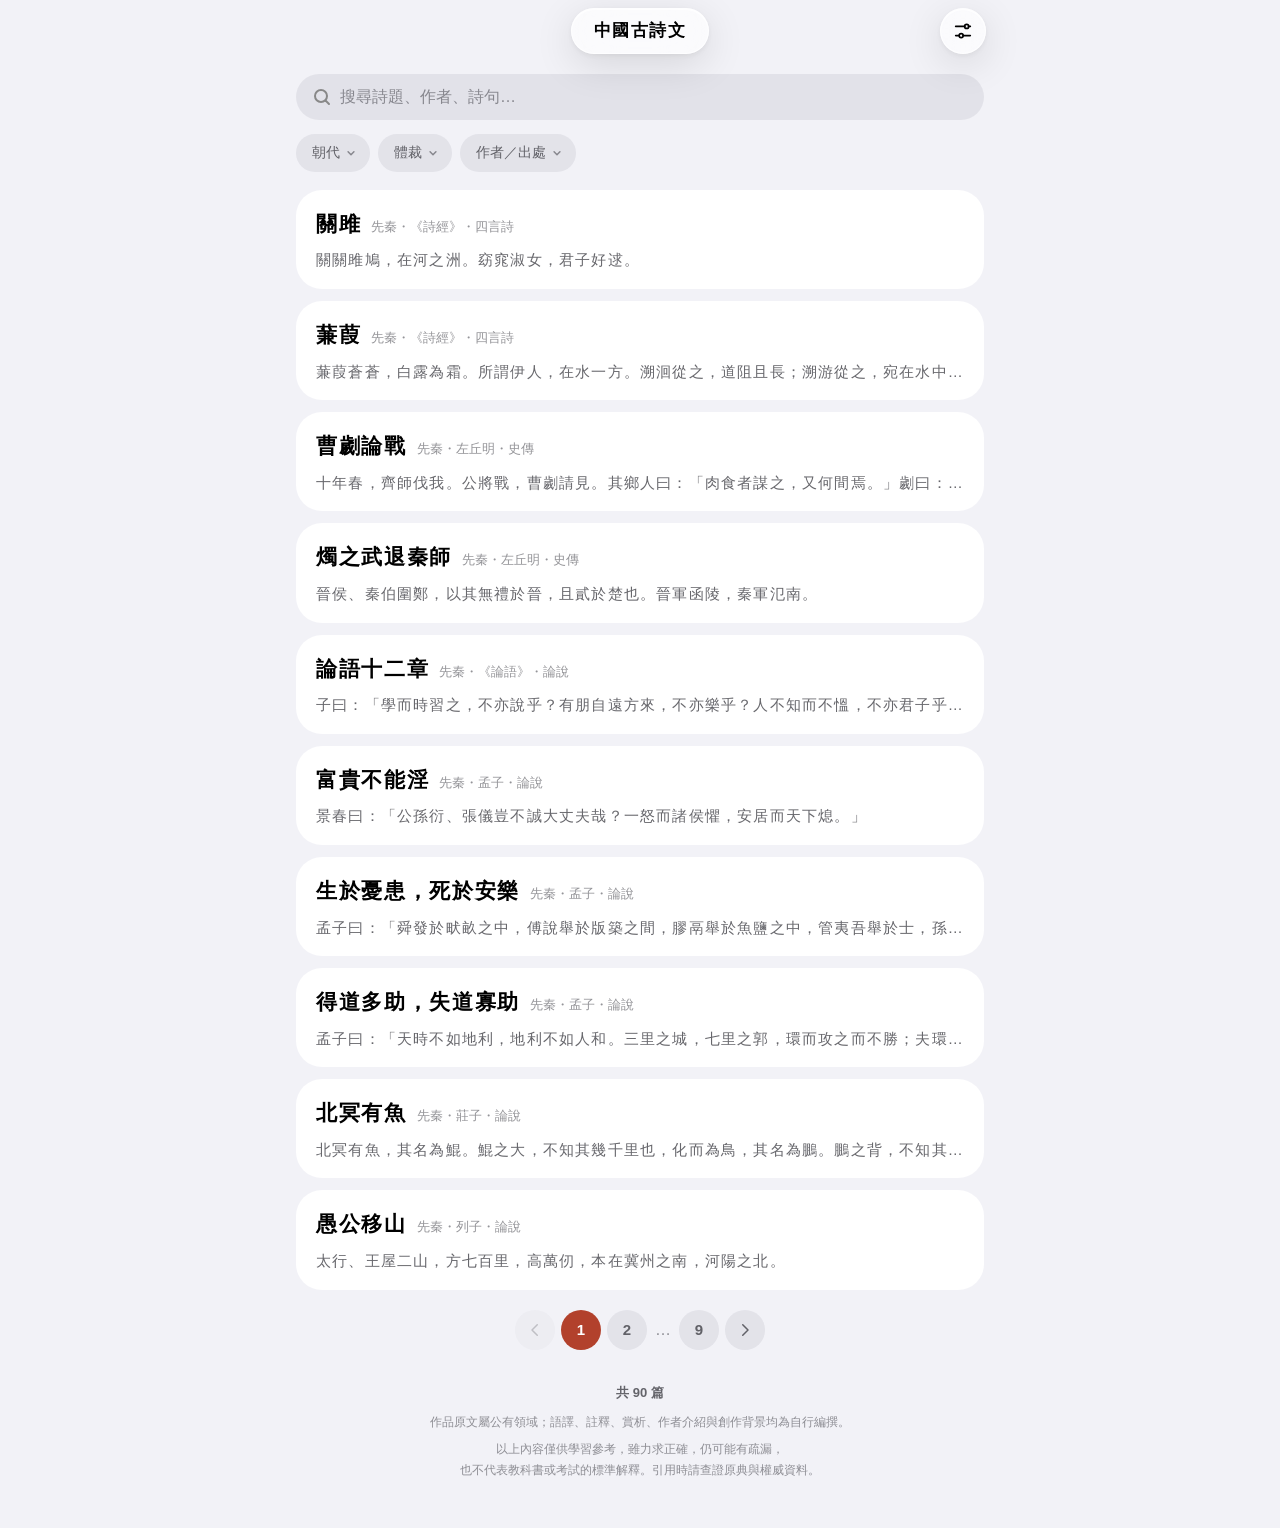
==== public/index.html @ 04b59e1a "Initial commit: 中國古詩文 v1.0.0" ====
<!doctype html>
<html lang="zh-Hant">
<head>
  <meta charset="utf-8">
  <meta name="viewport" content="width=device-width, initial-scale=1, viewport-fit=cover">
  <title>中國古詩文</title>
  <meta name="description" content="可離線使用的古詩文閱讀器，附語譯、註釋、賞析、作者介紹與創作背景。">
  <link rel="manifest" href="manifest.json">
  <meta name="theme-color" content="#f2f2f7" media="(prefers-color-scheme: light)">
  <meta name="theme-color" content="#000000" media="(prefers-color-scheme: dark)">
  <meta name="apple-mobile-web-app-capable" content="yes">
  <meta name="mobile-web-app-capable" content="yes">
  <meta name="apple-mobile-web-app-title" content="中國古詩文">
  <meta name="apple-mobile-web-app-status-bar-style" content="black-translucent">
  <link rel="apple-touch-icon" href="icons/icon-180.png">
  <link rel="icon" type="image/png" href="icons/icon-192.png">
  <link rel="stylesheet" href="css/style.css">
</head>
<body>
  <header class="topbar">
    <button class="icon-btn" id="backBtn" aria-label="返回目錄" data-tip="回到目錄" data-tip-pos="below-right" hidden>
      <svg viewBox="0 0 24 24" width="22" height="22" aria-hidden="true"><path d="M15 5l-7 7 7 7" fill="none" stroke="currentColor" stroke-width="2" stroke-linecap="round" stroke-linejoin="round"/></svg>
    </button>
    <h1 class="topbar-title" id="topTitle">中國古詩文</h1>
    <button class="icon-btn" id="settingsBtn" aria-label="閱讀設定" data-tip="閱讀設定：字級、排列方式、使用說明" data-tip-pos="below-left">
      <svg viewBox="0 0 24 24" width="22" height="22" aria-hidden="true"><path d="M4 7h10M18 7h2M4 17h4M12 17h8" fill="none" stroke="currentColor" stroke-width="1.8" stroke-linecap="round"/><circle cx="16" cy="7" r="2.2" fill="none" stroke="currentColor" stroke-width="1.8"/><circle cx="10" cy="17" r="2.2" fill="none" stroke="currentColor" stroke-width="1.8"/></svg>
    </button>
  </header>

  <div class="settings" id="settings" hidden>
    <div class="setting-row">
      <span>字級</span>
      <div class="seg font-seg">
        <button data-font="-1" aria-label="縮小字" data-tip="縮小原文的字">A−</button>
        <span class="font-level" id="fontLevel" role="img" aria-label="字級"></span>
        <button data-font="1" aria-label="放大字" data-tip="放大原文的字" data-tip-pos="above-left">A＋</button>
      </div>
    </div>
    <div class="setting-row">
      <span>原文排列</span>
      <div class="seg" id="layoutSeg">
        <button data-layout="h" data-tip="原文由左至右、由上而下排列">橫排</button>
        <button data-layout="v" data-tip="原文由右至左直行排列，可左右滑動" data-tip-pos="above-left">直排</button>
      </div>
    </div>
    <div class="setting-row">
      <span>不知道怎麼用？</span>
      <button class="help-link" id="helpBtn" type="button">使用說明</button>
    </div>
  </div>

  <main id="app" class="app"></main>

  <div class="menu" id="filterMenu" role="listbox" hidden></div>

  <button class="trans-btn" id="transBtn" type="button" aria-pressed="true" aria-label="隱藏語譯" data-tip="隱藏語譯" data-tip-pos="above-left" hidden>譯</button>

  <div class="sheet-backdrop" id="sheetBackdrop" hidden></div>
  <div class="sheet" id="sheet" role="dialog" aria-modal="true" aria-labelledby="sheetTerm" hidden>
    <div class="sheet-grip"></div>
    <div class="sheet-term" id="sheetTerm"></div>
    <div class="sheet-note" id="sheetNote"></div>
  </div>

  <div class="sheet help-sheet" id="helpSheet" role="dialog" aria-modal="true" aria-labelledby="helpTitle" hidden>
    <div class="sheet-grip"></div>
    <div class="help-head">
      <h2 id="helpTitle">使用說明</h2>
      <button class="icon-btn help-close" id="helpClose" type="button" aria-label="關閉使用說明">
        <svg viewBox="0 0 24 24" width="18" height="18" aria-hidden="true"><path d="M6 6l12 12M18 6L6 18" fill="none" stroke="currentColor" stroke-width="2" stroke-linecap="round"/></svg>
      </button>
    </div>
    <div class="help-body">
      <h3>目錄</h3>
      <ul>
        <li><b>搜尋框</b>：輸入詩題、作者、朝代、體裁或詩句，例如「李白」「明月」。</li>
        <li><b>朝代／體裁／作者・出處</b>：點一下選擇篩選條件，三個可以同時使用。選項旁的數字是符合的篇數。</li>
        <li><b>清除篩選</b>：一次取消所有篩選條件。</li>
        <li><b>頁碼</b>：每頁 10 篇，點數字或左右箭頭換頁。</li>
      </ul>
      <h3>閱讀作品</h3>
      <ul>
        <li><b>有點狀底線的字詞</b>：點一下會從下方跳出註釋，點空白處關閉。題目裡的字也可能有底線。</li>
        <li><b>原文下的灰色小字</b>：這一句的語譯。</li>
        <li><b>右下角「譯」</b>：顯示或隱藏語譯。紅色是顯示中，白色是已隱藏。想先自己讀懂時可以先關掉。</li>
        <li><b>賞析、作者、創作背景</b>：點標題展開或收合。</li>
        <li><b>上一篇／下一篇</b>：在頁面最下方，依目錄順序切換作品。</li>
        <li><b>左上角「‹」</b>：回到目錄。</li>
      </ul>
      <h3>閱讀設定（右上角）</h3>
      <ul>
        <li><b>A− ／ A＋</b>：縮小或放大原文的字。中間的小圓點表示目前的字級（共 9 級），到最小或最大時按鈕會變淡。</li>
        <li><b>橫排／直排</b>：直排時由右至左閱讀，內容較長時可以左右滑動。</li>
      </ul>
      <h3>離線閱讀</h3>
      <ul>
        <li>在 iPhone 用 Safari 開啟，按「分享」→「加入主畫面」。第一次開啟並看到「已下載完成」後，沒有網路也能讀。</li>
        <li>你的設定只存在這台裝置上。</li>
      </ul>
    </div>
  </div>

  <div class="toast" id="toast" hidden></div>

  <script src="js/app.js"></script>
</body>
</html>
---- public/css/style.css ----
/* =========================================================
   中國古詩文 — Liquid Glass 風格
   字體：只用系統字體（iPhone：蘋方 PingFang TC）
   ========================================================= */
:root {
  --font: -apple-system, BlinkMacSystemFont, "PingFang TC", "Noto Sans TC",
          "Microsoft JhengHei UI", "Microsoft JhengHei", sans-serif;
  --fs: 21px;                       /* 原文字級，可在設定調整 */

  /* 背景與內容卡片：純色（iOS 系統 App 的做法） */
  --bg: #f2f2f7;
  --card: #fff;
  --fill: rgba(118, 118, 128, .12);   /* 搜尋框、未選取的篩選鈕 */

  /* 文字 */
  --ink: #000;
  --ink-2: rgba(60, 60, 67, .78);
  --ink-3: rgba(60, 60, 67, .55);
  --accent: #b2412c;
  --accent-ink: #fff;

  /* 玻璃：只用在浮動元件（頂部按鈕、設定、註釋面板、提示） */
  --glass: rgba(255, 255, 255, .66);
  --glass-strong: rgba(255, 255, 255, .84);
  --glass-hi: rgba(255, 255, 255, .8);   /* 上緣高光 */
  --glass-edge: rgba(255, 255, 255, .75);
  --glass-shadow: 0 10px 40px rgba(0, 0, 0, .12), 0 2px 6px rgba(0, 0, 0, .06);
  --blur: blur(24px) saturate(180%);
  --divider: rgba(60, 60, 67, .14);
  --tint: rgba(178, 65, 44, .12);
  color-scheme: light;
}

@media (prefers-color-scheme: dark) {
  :root {
    --bg: #000;
    --card: #1c1c1e;
    --fill: rgba(118, 118, 128, .24);

    --ink: #fff;
    --ink-2: rgba(235, 235, 245, .72);
    --ink-3: rgba(235, 235, 245, .5);
    --accent: #ff8f73;
    --accent-ink: #1b0f0b;

    --glass: rgba(44, 44, 46, .62);
    --glass-strong: rgba(28, 28, 30, .86);
    --glass-hi: rgba(255, 255, 255, .12);
    --glass-edge: rgba(255, 255, 255, .1);
    --glass-shadow: 0 10px 40px rgba(0, 0, 0, .55), 0 2px 6px rgba(0, 0, 0, .3);
    --divider: rgba(84, 84, 88, .5);
    --tint: rgba(255, 143, 115, .2);
    color-scheme: dark;
  }
}

* { box-sizing: border-box; }
html { -webkit-text-size-adjust: 100%; }
body {
  margin: 0;
  min-height: 100vh;
  background: var(--bg);
  color: var(--ink);
  font-family: var(--font);
  line-height: 1.7;
  -webkit-font-smoothing: antialiased;
  -webkit-tap-highlight-color: transparent;
}
button { font: inherit; color: inherit; }

/* ---------- 內容卡片：純色實心，不做模糊（捲動最順） ---------- */
.card, .original, .section, .pager a {
  position: relative;
  background: var(--card);
  border: 0;
}
.search, .filter, .seg { position: relative; background: var(--fill); border: 0; }

/* ---------- Liquid Glass：只給浮在內容上方的元件 ---------- */
.glass, .icon-btn, .topbar-title, .settings, .menu, .sheet, .toast, .trans-btn {
  position: relative;
  background: var(--glass);
  -webkit-backdrop-filter: var(--blur);
  backdrop-filter: var(--blur);
  border: 1px solid var(--glass-edge);
  box-shadow: var(--glass-shadow), inset 0 1px 0 var(--glass-hi);
}

/* ---------- 頂部浮動列 ---------- */
.topbar {
  position: fixed; top: 0; left: 0; right: 0; z-index: 20;
  display: grid; grid-template-columns: 46px 1fr 46px; align-items: center; gap: 10px;
  max-width: 720px; margin: 0 auto;
  padding: calc(env(safe-area-inset-top) + 8px) 14px 8px;
  pointer-events: none;
}
.topbar > * { pointer-events: auto; }
.icon-btn {
  width: 46px; height: 46px; border-radius: 50%;
  display: grid; place-items: center; cursor: pointer; color: var(--ink);
  transition: transform .25s cubic-bezier(.3, 1.6, .5, 1), background .2s;
}
.icon-btn:active { transform: scale(.88); }
#backBtn[hidden] { display: grid !important; visibility: hidden; }
.topbar-title {
  justify-self: center; margin: 0; max-width: 100%;
  height: 46px; line-height: 44px; padding: 0 22px; border-radius: 23px;
  font-size: 17px; font-weight: 600; letter-spacing: .08em;
  white-space: nowrap; overflow: hidden; text-overflow: ellipsis;
}

/* ---------- 設定面板（浮動玻璃卡） ---------- */
.settings {
  position: fixed; z-index: 19;
  top: calc(env(safe-area-inset-top) + 64px);
  right: max(14px, calc((100vw - 720px) / 2 + 14px));
  width: min(320px, calc(100vw - 28px));
  padding: 8px 18px; border-radius: 26px;
  background: var(--glass-strong);
  transform-origin: top right;
  animation: pop .32s cubic-bezier(.3, 1.4, .5, 1);
}
@keyframes pop { from { transform: scale(.85); opacity: .4; } }
.setting-row {
  display: flex; align-items: center; justify-content: space-between;
  min-height: 50px; font-size: 15px;
}
.setting-row + .setting-row { border-top: 1px solid var(--divider); }
.seg { display: inline-flex; padding: 3px; border-radius: 999px; gap: 2px; box-shadow: inset 0 1px 2px rgba(0,0,0,.06); }
.seg button {
  border: 0; background: none; cursor: pointer;
  min-width: 54px; padding: 5px 14px; border-radius: 999px; font-size: 14px;
  transition: background .25s, color .25s, transform .2s;
}
.seg button:active:not(:disabled) { transform: scale(.92); }
.seg button:disabled { opacity: .3; cursor: default; }
/* 字級指示：9 個小圓點，實心的數量＝目前字級 */
.font-seg { align-items: center; }
.font-seg button { min-width: 44px; padding: 5px 10px; }
.font-level { display: inline-flex; align-items: center; gap: 3px; padding: 0 4px; }
.font-level i { width: 5px; height: 5px; border-radius: 50%; background: var(--ink-3); opacity: .35; }
.font-level i.on { background: var(--accent); opacity: 1; }
.seg button.on { background: var(--accent); color: var(--accent-ink); box-shadow: 0 2px 8px rgba(178, 65, 44, .35); }
.switch { position: relative; width: 52px; height: 32px; flex: none; }
.switch input { opacity: 0; width: 0; height: 0; position: absolute; }
.switch span {
  position: absolute; inset: 0; border-radius: 16px; cursor: pointer;
  background: rgba(120, 120, 128, .24); transition: background .25s;
}
.switch span::after {
  content: ""; position: absolute; left: 2px; top: 2px; width: 28px; height: 28px; border-radius: 50%;
  background: #fff; box-shadow: 0 2px 6px rgba(0,0,0,.18), inset 0 1px 0 #fff;
  transition: transform .3s cubic-bezier(.3, 1.5, .5, 1), width .2s;
}
.switch input:checked + span { background: #34c759; }
.switch input:checked + span::after { transform: translateX(20px); }

/* ---------- 主內容 ---------- */
.app {
  max-width: 720px; margin: 0 auto;
  padding: calc(env(safe-area-inset-top) + 74px) 16px calc(env(safe-area-inset-bottom) + 48px);
}

/* 目錄 */
.search {
  width: 100%; font: inherit; font-size: 16px; color: var(--ink);
  height: 46px; padding: 0 18px 0 44px; border-radius: 23px; outline: none;
  background:
    url("data:image/svg+xml,%3Csvg xmlns='http://www.w3.org/2000/svg' width='18' height='18' fill='none' stroke='%23888' stroke-width='2' stroke-linecap='round'%3E%3Ccircle cx='8' cy='8' r='6'/%3E%3Cpath d='M12.5 12.5L16 16'/%3E%3C/svg%3E") 17px 50% no-repeat,
    var(--fill);
  -webkit-appearance: none; appearance: none;
}
.search::placeholder { color: var(--ink-3); }
.search:focus { box-shadow: 0 0 0 2px var(--accent); }
.search::-webkit-search-cancel-button { -webkit-appearance: none; }

/* 篩選：朝代、體裁、作者／出處。點按鈕會在下方浮出玻璃選單 */
.filters { display: flex; flex-wrap: wrap; gap: 8px; padding: 14px 0 6px; }
.filter {
  display: inline-flex; align-items: center; gap: 6px; cursor: pointer; color: var(--ink-2);
  padding: 7px 14px 7px 16px; border-radius: 999px; font: inherit; font-size: 14px; font-weight: 500;
  transition: transform .2s cubic-bezier(.3, 1.6, .5, 1), background .2s, color .2s;
}
.filter:active { transform: scale(.94); }
.filter.on { background: var(--accent); color: var(--accent-ink); }
.filter svg { opacity: .7; flex: none; transition: transform .25s; }
.filter[aria-expanded="true"] svg { transform: rotate(180deg); }
.filter:focus-visible { outline: 2px solid var(--accent); outline-offset: 2px; }

/* 篩選選單（浮動玻璃） */
.menu {
  position: fixed; z-index: 25;
  min-width: 200px; max-width: calc(100vw - 32px); max-height: min(60vh, 420px); overflow-y: auto;
  padding: 6px; border-radius: 22px;
  background: var(--glass-strong);
  animation: pop .28s cubic-bezier(.3, 1.4, .5, 1);
  overscroll-behavior: contain;
}
.menu-item {
  display: flex; align-items: center; gap: 8px; width: 100%;
  border: 0; background: none; cursor: pointer; text-align: left;
  padding: 10px 14px 10px 10px; border-radius: 14px;
  font: inherit; font-size: 15px; color: var(--ink);
}
.menu-item:hover:not([disabled]), .menu-item:focus-visible { background: var(--fill); outline: none; }
.menu-item.on { color: var(--accent); font-weight: 600; }
.menu-item[disabled] { cursor: default; opacity: .35; }
.menu-check { width: 16px; flex: none; display: grid; place-items: center; }
.menu-label { flex: 1; white-space: nowrap; }
.menu-count { color: var(--ink-3); font-size: 13px; font-variant-numeric: tabular-nums; padding-left: 16px; }
.menu-sep { height: 1px; margin: 4px 10px; background: var(--divider); }
.filter-status {
  display: flex; align-items: center; justify-content: space-between;
  padding: 4px 4px 0; font-size: 13px; color: var(--ink-3);
}
.filter-clear {
  border: 0; background: none; cursor: pointer;
  padding: 4px 0 4px 12px; font-size: 14px; font-weight: 500; color: var(--accent);
}

.list { list-style: none; margin: 12px 0 0; padding: 0; display: grid; gap: 12px; }
.list > li { min-width: 0; }   /* 讓卡片不被一行的長摘句撐寬，摘句才會以「…」截斷 */

/* 分頁 */
.pages { display: flex; justify-content: center; align-items: center; gap: 6px; margin-top: 20px; flex-wrap: wrap; }
.page-btn {
  min-width: 40px; height: 40px; padding: 0 10px; border: 0; border-radius: 999px; cursor: pointer;
  display: inline-grid; place-items: center;
  background: var(--fill); color: var(--ink-2); font: inherit; font-size: 15px; font-weight: 600;
  font-variant-numeric: tabular-nums;
  transition: transform .2s cubic-bezier(.3, 1.6, .5, 1), background .2s, color .2s;
}
.page-btn:active:not([disabled]) { transform: scale(.92); }
.page-btn.on { background: var(--accent); color: var(--accent-ink); }
.page-btn[disabled] { opacity: .35; cursor: default; }
.page-btn:focus-visible { outline: 2px solid var(--accent); outline-offset: 2px; }
.page-gap { min-width: 20px; text-align: center; color: var(--ink-3); }
.card {
  display: block; text-decoration: none; color: inherit;
  padding: 16px 20px; border-radius: 26px;
  transition: transform .3s cubic-bezier(.3, 1.4, .5, 1);
}
.card:active { transform: scale(.97); }
.card-head { display: flex; align-items: baseline; gap: 10px; flex-wrap: wrap; }
.card-title { font-size: 21px; font-weight: 600; letter-spacing: .08em; }
.card-meta { font-size: 13px; color: var(--ink-3); }
.card-first {
  margin-top: 6px; color: var(--ink-2); font-size: 15px; letter-spacing: .08em;
  white-space: nowrap; overflow: hidden; text-overflow: ellipsis;
}
.empty { text-align: center; color: var(--ink-3); padding: 48px 0; }
.footnote {
  margin: 32px auto 0; max-width: 40em; padding: 0 8px;
  font-size: 12px; line-height: 1.7; color: var(--ink-3); text-align: center;
}
.footnote p { margin: 0 0 .6em; }
.footnote p > span { display: inline-block; }   /* 一個分句不拆開，只在標點後換行 */
.footnote p:last-child { margin-bottom: 0; }
.footnote-count { font-size: 13px; font-weight: 600; color: var(--ink-2); }

/* 閱讀頁 */
.poem-head { text-align: center; margin: 10px 0 0; }
.poem-title {
  margin: 0; padding-left: .3em;
  font-size: calc(var(--fs) + 11px); font-weight: 600; letter-spacing: .3em;
}
.poem-title small {
  display: block; margin-top: 6px; padding-left: .2em;
  font-size: .5em; font-weight: 500; letter-spacing: .2em; color: var(--ink-2);
}
.poem-by { margin-top: 6px; font-size: 14px; color: var(--ink-2); letter-spacing: .05em; }
.poem-by .form { color: var(--ink-3); }
.poem-source { margin-top: 2px; font-size: 13px; color: var(--ink-3); letter-spacing: .05em; }
.tags { display: flex; gap: 6px; justify-content: center; margin-top: 10px; flex-wrap: wrap; }
.tag {
  font-size: 12px; font-weight: 500; color: var(--accent);
  background: var(--tint); border-radius: 999px; padding: 2px 10px;
}

/* ---------- 原文區塊 ----------
   原文分成段（散文）或章／片（詩詞）＝ .block，每句（或幾句）＝ .unit：.unit-src 原文、.unit-tr 語譯。
   間距與分隔線都用邏輯方向（block-start），直排時自動變成左右方向：語譯排在原文左側。 */
.original {
  font-size: var(--fs); font-weight: 400; line-height: 1.9; letter-spacing: .1em;
  text-align: start;
  margin: 22px 0 10px; padding: 20px 22px;
  border-radius: 30px;
}
.original .unit + .unit { margin-block-start: 12px; padding-block-start: 12px; border-block-start: 1px solid var(--divider); }
.original .block + .block,
.original .unit.is-preface + .block { margin-block-start: 22px; padding-block-start: 18px; border-block-start: 2px solid var(--divider); }   /* 換段、換片 */
.original .unit-src {
  margin: 0;
  white-space: pre-line;                    /* 詩句中的換行（例如律詩一聯的上下句） */
  word-break: keep-all; overflow-wrap: anywhere;   /* 中文只在標點後換行；單一分句過長時才在字間斷開 */
}
.original.prose .unit-src { text-align: justify; word-break: normal; }   /* 散文句子長，維持一般換行 */
.original.prose .block > .unit:first-child .unit-src { text-indent: 2em; }   /* 每段第一句空兩字 */
.original .unit.is-preface .unit-src { font-size: .8em; color: var(--ink-2); letter-spacing: .06em; text-align: justify; }
.unit-tr {
  margin: 0; margin-block-start: 6px; text-indent: 0; text-align: justify;
  font-size: 15px; line-height: 1.8; letter-spacing: .02em; color: var(--ink-2);
}

/* 語譯隱藏時：只剩原文。詩詞置中、照原本的行排列；散文的句子接回完整段落 */
.original.no-trans .unit-tr { display: none; }
.original.no-trans .unit + .unit { margin-block-start: 0; padding-block-start: 0; border-block-start: 0; }
.original.no-trans .block + .block,
.original.no-trans .unit.is-preface + .block { margin-block-start: .9em; padding-block-start: 0; border-block-start: 0; }
.original.no-trans .unit.is-preface { margin-block-end: .6em; }
.original.no-trans:not(.prose) .block { text-align: center; }
.original.no-trans.prose .block { text-indent: 2em; text-align: justify; }
.original.no-trans.prose .block .unit,
.original.no-trans.prose .block .unit-src { display: inline; text-indent: 0; }

/* 直排：由右至左。高度跟著內容（最高 72vh），欄數少時置中，超出寬度時可左右滑動 */
.original.vertical {
  writing-mode: vertical-rl; text-orientation: mixed;
  letter-spacing: .14em; line-height: 1.8;
  width: 100%; max-height: 72vh;
  overflow-x: auto; overflow-y: hidden;
  padding: 24px 16px;
  display: flex; flex-direction: column;   /* 直排時 column＝由右到左排列各段 */
  justify-content: safe center;            /* 內容不滿一個畫面時置中；滿了就從右邊開始，可左右滑動 */
}
.original.vertical .block { flex: none; }
.original.vertical .unit-tr { font-size: 14px; }
.original.vertical.no-trans:not(.prose) .block { text-align: start; }

/* 註釋詞用行內文字（不用按鈕），長詞可以跨行斷開，散文左右對齊時才不會把字距拉開 */
.term {
  cursor: pointer; border-radius: 6px;
  text-decoration: underline dotted color-mix(in srgb, var(--accent) 60%, transparent);
  text-decoration-thickness: 2px; text-underline-offset: .34em;
  transition: background .2s, color .2s;
}
.term:focus-visible { outline: 2px solid var(--accent); outline-offset: 2px; }
.term.active { color: var(--accent); background: var(--tint); text-decoration-color: var(--accent); }
.hint { text-align: center; font-size: 12px; color: var(--ink-3); margin-bottom: 18px; }

.section { margin-top: 12px; border-radius: 24px; overflow: hidden; }
.section > summary {
  list-style: none; cursor: pointer; padding: 15px 20px;
  display: flex; align-items: center; gap: 12px;
  font-weight: 600; font-size: 16px; letter-spacing: .06em;
}
.section > summary::-webkit-details-marker { display: none; }
.section > summary::before {
  content: ""; width: 8px; height: 8px; border-radius: 50%;
  background: var(--accent); box-shadow: 0 0 0 4px var(--tint);
}
.section > summary::after {
  content: ""; margin-left: auto; width: 8px; height: 8px;
  border-right: 2px solid var(--ink-3); border-bottom: 2px solid var(--ink-3);
  transform: rotate(45deg) translateY(-2px);
  transition: transform .3s cubic-bezier(.3, 1.4, .5, 1);
}
.section[open] > summary::after { transform: rotate(-135deg) translateY(-2px); }
.section-body { padding: 0 20px 18px; font-size: 16px; line-height: 1.85; }
.section-body p { margin: 0 0 .9em; text-align: justify; }
.section-body p:last-child { margin-bottom: 0; }


.author-years { color: var(--ink-3); font-size: 14px; margin-left: 8px; }

.pager { display: flex; gap: 12px; margin-top: 24px; }
.pager a {
  flex: 1; text-decoration: none; color: var(--ink-3); font-size: 13px;
  padding: 12px 18px; border-radius: 22px;
  transition: transform .3s cubic-bezier(.3, 1.4, .5, 1);
}
.pager a:active { transform: scale(.96); }
.pager a.next { text-align: right; }
.pager a span { display: block; color: var(--ink); font-size: 16px; font-weight: 600; letter-spacing: .06em; }
.pager .spacer { flex: 1; }

/* ---------- 註釋面板（浮動玻璃） ---------- */
.sheet-backdrop { position: fixed; inset: 0; z-index: 30; background: rgba(0, 0, 0, .12); }
.sheet {
  position: fixed; z-index: 31;
  left: 12px; right: 12px; bottom: calc(env(safe-area-inset-bottom) + 12px);
  max-width: 560px; margin: 0 auto;
  padding: 10px 24px 24px; border-radius: 34px;
  background: var(--glass-strong);
  animation: rise .38s cubic-bezier(.3, 1.35, .5, 1);
}
@keyframes rise { from { transform: translateY(40px) scale(.96); } }
.sheet-grip { width: 38px; height: 5px; border-radius: 3px; background: var(--ink-3); opacity: .5; margin: 0 auto 14px; }
.sheet-term { font-size: 26px; font-weight: 600; color: var(--accent); letter-spacing: .12em; }
.sheet-note { margin-top: 6px; font-size: 16px; line-height: 1.8; }

.toast {
  position: fixed; left: 50%; transform: translateX(-50%); z-index: 40;
  bottom: calc(env(safe-area-inset-bottom) + 20px);
  padding: 10px 20px; border-radius: 999px; font-size: 14px; font-weight: 500;
  background: var(--glass-strong);
  max-width: calc(100% - 32px); white-space: nowrap;
}

/* 不支援模糊效果的瀏覽器：改用較不透明的底色，維持可讀性 */
@supports not ((backdrop-filter: blur(1px)) or (-webkit-backdrop-filter: blur(1px))) {
  :root { --glass: rgba(255, 255, 255, .85); --glass-strong: rgba(255, 255, 255, .92); }
  @media (prefers-color-scheme: dark) {
    :root { --glass: rgba(40, 42, 48, .9); --glass-strong: rgba(40, 42, 48, .95); }
  }
}

[hidden] { display: none !important; }

/* 語譯開關：閱讀頁右下角的浮動玻璃按鈕 */
.app.has-fab { padding-bottom: calc(env(safe-area-inset-bottom) + 96px); }
.trans-btn {
  position: fixed; z-index: 18;
  right: max(16px, calc((100vw - 720px) / 2 + 16px));
  bottom: calc(env(safe-area-inset-bottom) + 20px);
  width: 54px; height: 54px; border-radius: 50%; cursor: pointer;
  display: grid; place-items: center;
  font: inherit; font-size: 20px; font-weight: 700; color: var(--ink-2);
  transition: transform .25s cubic-bezier(.3, 1.6, .5, 1), background .2s, color .2s;
}
.trans-btn[aria-pressed="true"] { background: var(--accent); color: var(--accent-ink); border-color: transparent; }
.trans-btn:active { transform: scale(.88); }
.trans-btn:focus-visible { outline: 2px solid var(--accent); outline-offset: 3px; }
.trans-btn[hidden] { display: none; }

/* ---------- 按鈕提示：有滑鼠的裝置（電腦）移到按鈕上或用鍵盤選到時顯示；手機請看「使用說明」 ---------- */
:where([data-tip]) { position: relative; }   /* :where 不增加優先順序，不會蓋掉按鈕原本的定位（例如固定在右下角的「譯」） */
@media (hover: hover) {
  [data-tip]::after {
    content: attr(data-tip);
    position: absolute; z-index: 60; pointer-events: none;
    bottom: calc(100% + 8px); left: 50%; transform: translateX(-50%);
    width: max-content; max-width: 240px; padding: 6px 10px; border-radius: 10px;
    background: var(--ink); color: var(--bg);
    font-size: 12px; font-weight: 500; line-height: 1.5; letter-spacing: 0; text-align: left; white-space: normal;
    opacity: 0; visibility: hidden; transition: opacity .12s;
  }
  [data-tip]:hover::after, [data-tip]:focus-visible::after { opacity: 1; visibility: visible; transition-delay: .2s; }
  [data-tip-pos="below"]::after { top: calc(100% + 8px); bottom: auto; }
  [data-tip-pos="below-left"]::after { top: calc(100% + 8px); bottom: auto; left: auto; right: 0; transform: none; }
  [data-tip-pos="below-right"]::after { top: calc(100% + 8px); bottom: auto; left: 0; transform: none; }
  [data-tip-pos="above-left"]::after { left: auto; right: 0; transform: none; }
}

/* ---------- 使用說明（從設定面板打開） ---------- */
.help-link {
  border: 0; background: var(--fill); color: var(--accent); cursor: pointer;
  padding: 5px 14px; border-radius: 999px; font: inherit; font-size: 14px; font-weight: 600;
}
.help-sheet { max-height: min(78vh, 640px); display: flex; flex-direction: column; padding-bottom: 16px; }
.help-head { display: flex; align-items: center; justify-content: space-between; margin-bottom: 4px; }
.help-head h2 { margin: 0; font-size: 20px; letter-spacing: .08em; }
.help-close { width: 36px; height: 36px; }
.help-body { overflow-y: auto; font-size: 15px; line-height: 1.75; padding-right: 4px; }
.help-body h3 { margin: 14px 0 4px; font-size: 15px; color: var(--accent); }
.help-body ul { margin: 0; padding-left: 20px; }
.help-body li { margin: 3px 0; }
.help-body b { font-weight: 600; }
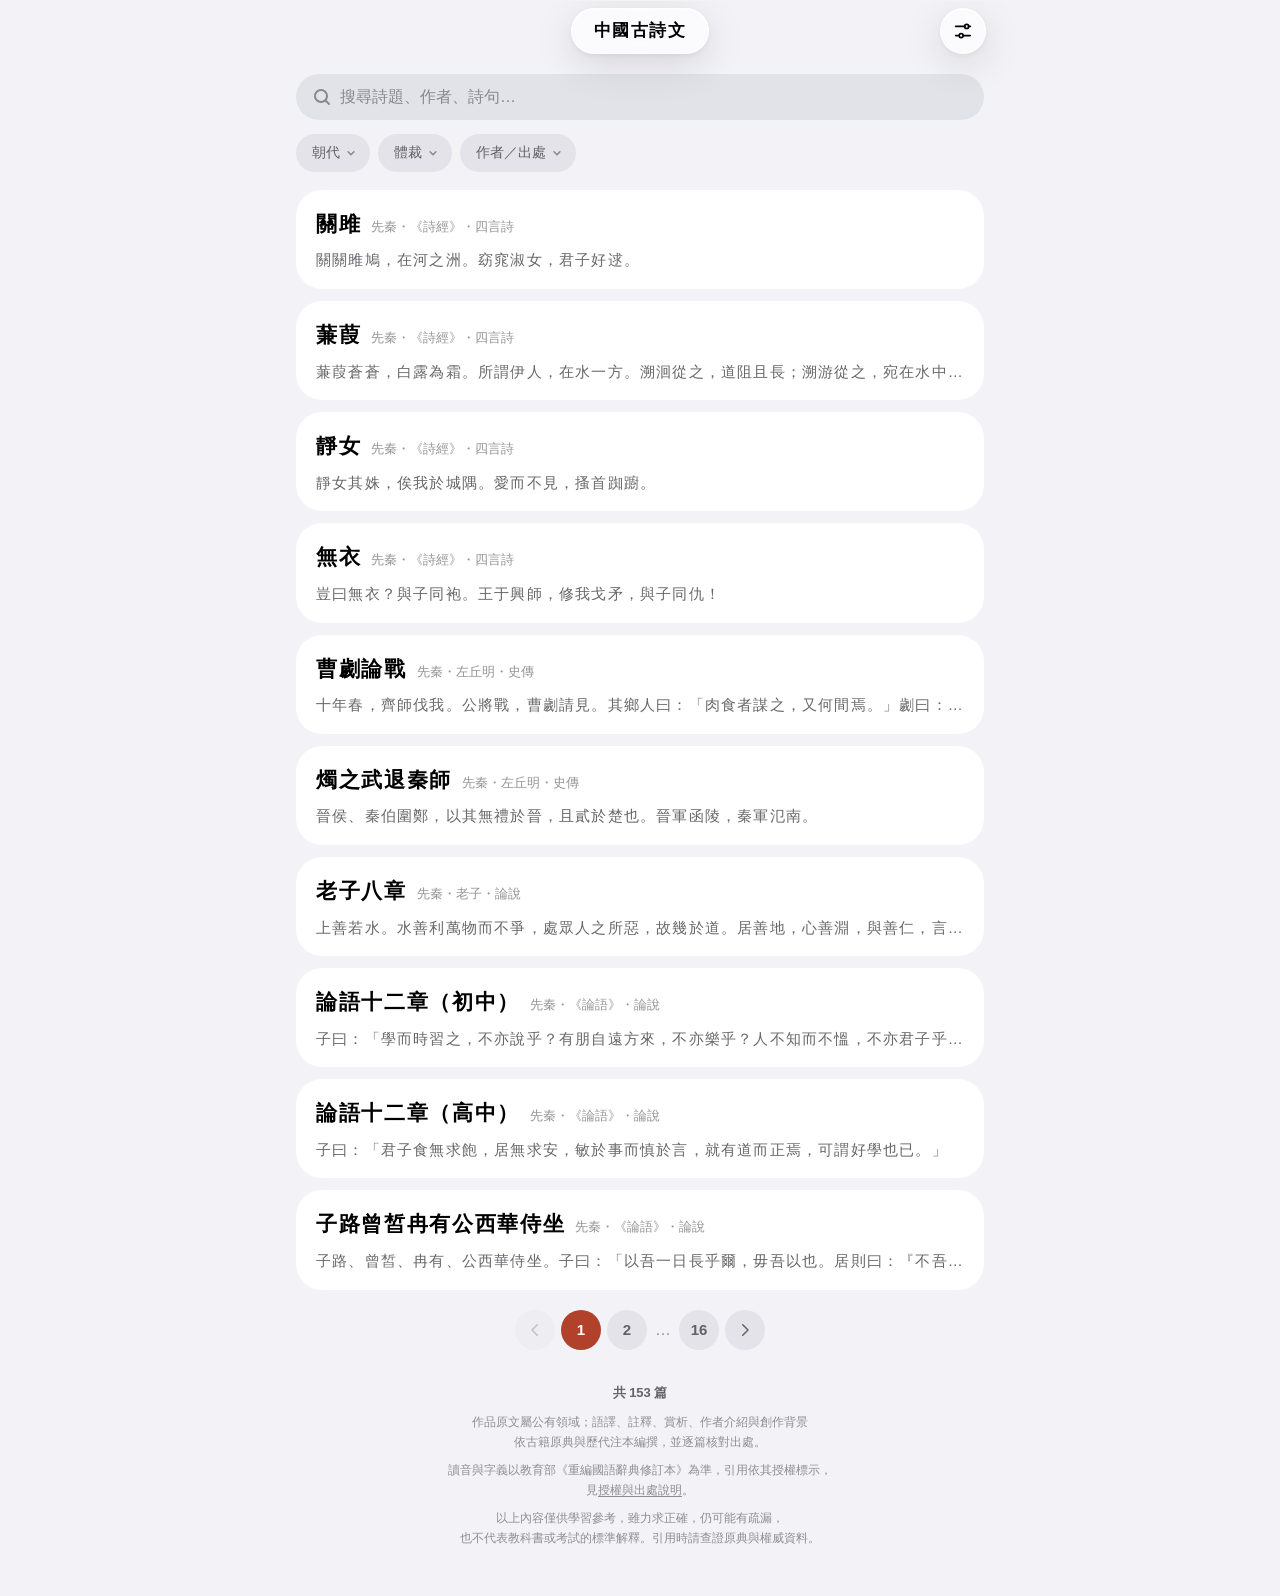
==== commit b69b30a0: "feat: v1.1.0 - 新增 63 篇大陸高中課綱篇目，全站共 153 篇 - 新增「版本」「參考資料」區塊，已完成 41 篇版本說明 - 全站內容依權威文獻重寫 - 新增教育部辭典授權說明頁 " ====
--- a/public/index.html
+++ b/public/index.html
@@ -11,7 +11,10 @@
   <meta name="apple-mobile-web-app-capable" content="yes">
   <meta name="mobile-web-app-capable" content="yes">
   <meta name="apple-mobile-web-app-title" content="中國古詩文">
-  <meta name="apple-mobile-web-app-status-bar-style" content="black-translucent">
+  <!-- default：網頁不延伸到狀態列底下。black-translucent 在 iOS 26 起會被系統鋪上無法關閉的模糊效果。
+       狀態列顏色：iOS 26 起不再讀 theme-color，改為取樣最上方 fixed 元素的底色，所以用 #statusbar-tint 給它背景色。
+       default 下橫向會隱藏狀態列，轉回直向後觸控位置可能偏移，由 app.js 的 installRotationFix 補救。 -->
+  <meta name="apple-mobile-web-app-status-bar-style" content="default">
   <link rel="apple-touch-icon" href="icons/icon-180.png">
   <link rel="icon" type="image/png" href="icons/icon-192.png">
   <link rel="stylesheet" href="css/style.css">
@@ -83,7 +86,7 @@
         <li><b>有點狀底線的字詞</b>：點一下會從下方跳出註釋，點空白處關閉。題目裡的字也可能有底線。</li>
         <li><b>原文下的灰色小字</b>：這一句的語譯。</li>
         <li><b>右下角「譯」</b>：顯示或隱藏語譯。紅色是顯示中，白色是已隱藏。想先自己讀懂時可以先關掉。</li>
-        <li><b>賞析、作者、創作背景</b>：點標題展開或收合。</li>
+        <li><b>賞析、作者、創作背景、版本、參考資料</b>：點標題展開或收合。「版本」說明原文依據的版本，各版本的不同寫法寫在註釋中。</li>
         <li><b>上一篇／下一篇</b>：在頁面最下方，依目錄順序切換作品。</li>
         <li><b>左上角「‹」</b>：回到目錄。</li>
       </ul>
@@ -95,12 +98,14 @@
       <h3>離線閱讀</h3>
       <ul>
         <li>在 iPhone 用 Safari 開啟，按「分享」→「加入主畫面」。第一次開啟並看到「已下載完成」後，沒有網路也能讀。</li>
-        <li>你的設定只存在這台裝置上。</li>
+        <li>你的設定只存在這臺裝置上。</li>
       </ul>
     </div>
   </div>
 
   <div class="toast" id="toast" hidden></div>
+  <!-- 1px 高、貼齊最上方的 fixed 元素，只用來讓 iOS 26 起把狀態列塗成背景色 -->
+  <div id="statusbar-tint" aria-hidden="true"></div>
 
   <script src="js/app.js"></script>
 </body>
--- a/public/css/style.css
+++ b/public/css/style.css
@@ -95,6 +95,12 @@
   pointer-events: none;
 }
 .topbar > * { pointer-events: auto; }
+/* iOS 26 起，加入主畫面後的狀態列顏色取樣最上方 fixed 元素的底色（不再讀 theme-color）。
+   放一條和背景同色的 1px 細條在頂端，所以看不見；不吃點擊，在註釋面板底下 */
+#statusbar-tint {
+  position: fixed; top: 0; left: 0; right: 0; height: 1px; z-index: 21;
+  pointer-events: none; background-color: var(--bg);
+}
 .icon-btn {
   width: 46px; height: 46px; border-radius: 50%;
   display: grid; place-items: center; cursor: pointer; color: var(--ink);
@@ -255,6 +261,7 @@
 }
 .footnote p { margin: 0 0 .6em; }
 .footnote p > span { display: inline-block; }   /* 一個分句不拆開，只在標點後換行 */
+.footnote a { color: inherit; text-decoration: underline; text-underline-offset: 2px; }
 .footnote p:last-child { margin-bottom: 0; }
 .footnote-count { font-size: 13px; font-weight: 600; color: var(--ink-2); }
 
@@ -388,6 +395,9 @@
 .sheet-grip { width: 38px; height: 5px; border-radius: 3px; background: var(--ink-3); opacity: .5; margin: 0 auto 14px; }
 .sheet-term { font-size: 26px; font-weight: 600; color: var(--accent); letter-spacing: .12em; }
 .sheet-note { margin-top: 6px; font-size: 16px; line-height: 1.8; }
+/* 參考資料：每筆一行，字小一點 */
+.refs { margin: 0; padding-left: 1.2em; font-size: 15px; color: var(--ink-2); }
+.refs li + li { margin-top: 4px; }
 
 .toast {
   position: fixed; left: 50%; transform: translateX(-50%); z-index: 40;
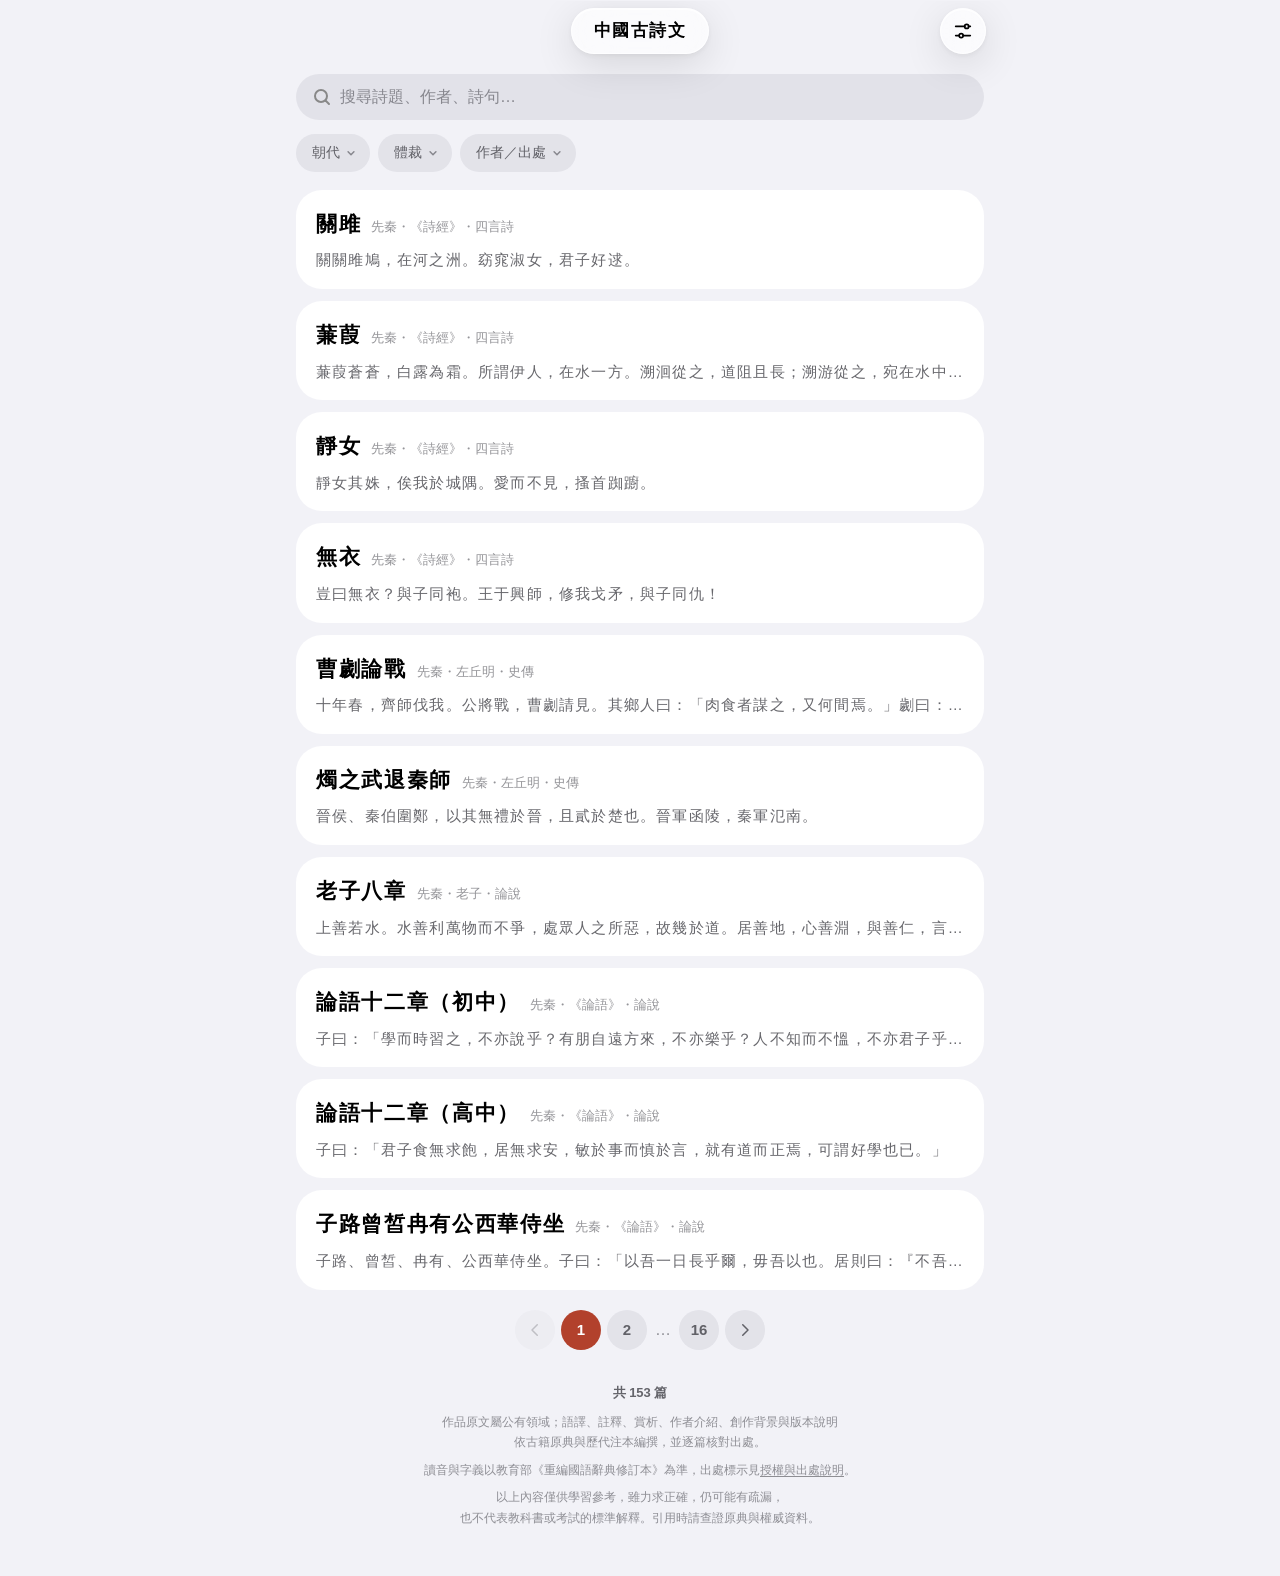
==== commit 85df91c1: "feat: v1.2.0 - 新增正體／简体切換，簡體版讀音改用拼音 - 其餘 112 篇補上版本說明，全站 153 篇完成 - 舊式「一作」改寫為寫明書名卷次的版本說明 - 註釋不再逐字引用教育部辭" ====
--- a/public/index.html
+++ b/public/index.html
@@ -4,7 +4,7 @@
   <meta charset="utf-8">
   <meta name="viewport" content="width=device-width, initial-scale=1, viewport-fit=cover">
   <title>中國古詩文</title>
-  <meta name="description" content="可離線使用的古詩文閱讀器，附語譯、註釋、賞析、作者介紹與創作背景。">
+  <meta name="description" content="可離線使用的古詩文閱讀器，附語譯、註釋、賞析、作者介紹、創作背景、版本與參考資料。">
   <link rel="manifest" href="manifest.json">
   <meta name="theme-color" content="#f2f2f7" media="(prefers-color-scheme: light)">
   <meta name="theme-color" content="#000000" media="(prefers-color-scheme: dark)">
@@ -25,7 +25,7 @@
       <svg viewBox="0 0 24 24" width="22" height="22" aria-hidden="true"><path d="M15 5l-7 7 7 7" fill="none" stroke="currentColor" stroke-width="2" stroke-linecap="round" stroke-linejoin="round"/></svg>
     </button>
     <h1 class="topbar-title" id="topTitle">中國古詩文</h1>
-    <button class="icon-btn" id="settingsBtn" aria-label="閱讀設定" data-tip="閱讀設定：字級、排列方式、使用說明" data-tip-pos="below-left">
+    <button class="icon-btn" id="settingsBtn" aria-label="閱讀設定" data-tip="閱讀設定：字級、原文排列、正體／简体、使用說明" data-tip-pos="below-left">
       <svg viewBox="0 0 24 24" width="22" height="22" aria-hidden="true"><path d="M4 7h10M18 7h2M4 17h4M12 17h8" fill="none" stroke="currentColor" stroke-width="1.8" stroke-linecap="round"/><circle cx="16" cy="7" r="2.2" fill="none" stroke="currentColor" stroke-width="1.8"/><circle cx="10" cy="17" r="2.2" fill="none" stroke="currentColor" stroke-width="1.8"/></svg>
     </button>
   </header>
@@ -44,6 +44,13 @@
       <div class="seg" id="layoutSeg">
         <button data-layout="h" data-tip="原文由左至右、由上而下排列">橫排</button>
         <button data-layout="v" data-tip="原文由右至左直行排列，可左右滑動" data-tip-pos="above-left">直排</button>
+      </div>
+    </div>
+    <div class="setting-row">
+      <span>文字</span>
+      <div class="seg" id="scriptSeg">
+        <button data-script="hant" data-tip="正體字，讀音以注音標示">正體</button>
+        <button data-script="hans" data-tip="简体字，读音以拼音标示" data-tip-pos="above-left">简体</button>
       </div>
     </div>
     <div class="setting-row">
@@ -94,6 +101,7 @@
       <ul>
         <li><b>A− ／ A＋</b>：縮小或放大原文的字。中間的小圓點表示目前的字級（共 9 級），到最小或最大時按鈕會變淡。</li>
         <li><b>橫排／直排</b>：直排時由右至左閱讀，內容較長時可以左右滑動。</li>
+        <li><b>正體／简体</b>：切換正體字或簡體字。簡體版由正體自動轉換，讀音改以拼音標示；註釋中說明版本差異的寫法（例如「遊」「游」）保留正體，才看得出各版本的不同。</li>
       </ul>
       <h3>離線閱讀</h3>
       <ul>
@@ -107,6 +115,7 @@
   <!-- 1px 高、貼齊最上方的 fixed 元素，只用來讓 iOS 26 起把狀態列塗成背景色 -->
   <div id="statusbar-tint" aria-hidden="true"></div>
 
+  <script src="js/hans-ui.js"></script>
   <script src="js/app.js"></script>
 </body>
 </html>
--- a/public/css/style.css
+++ b/public/css/style.css
@@ -466,3 +466,9 @@
 .help-body ul { margin: 0; padding-left: 20px; }
 .help-body li { margin: 3px 0; }
 .help-body b { font-weight: 600; }
+
+/* 簡體模式：改用簡體字型（設定中切換「简体」時，html 的 lang 會改成 zh-Hans） */
+:root:lang(zh-Hans) {
+  --font: -apple-system, BlinkMacSystemFont, "PingFang SC", "Noto Sans SC",
+          "Microsoft YaHei UI", "Microsoft YaHei", sans-serif;
+}
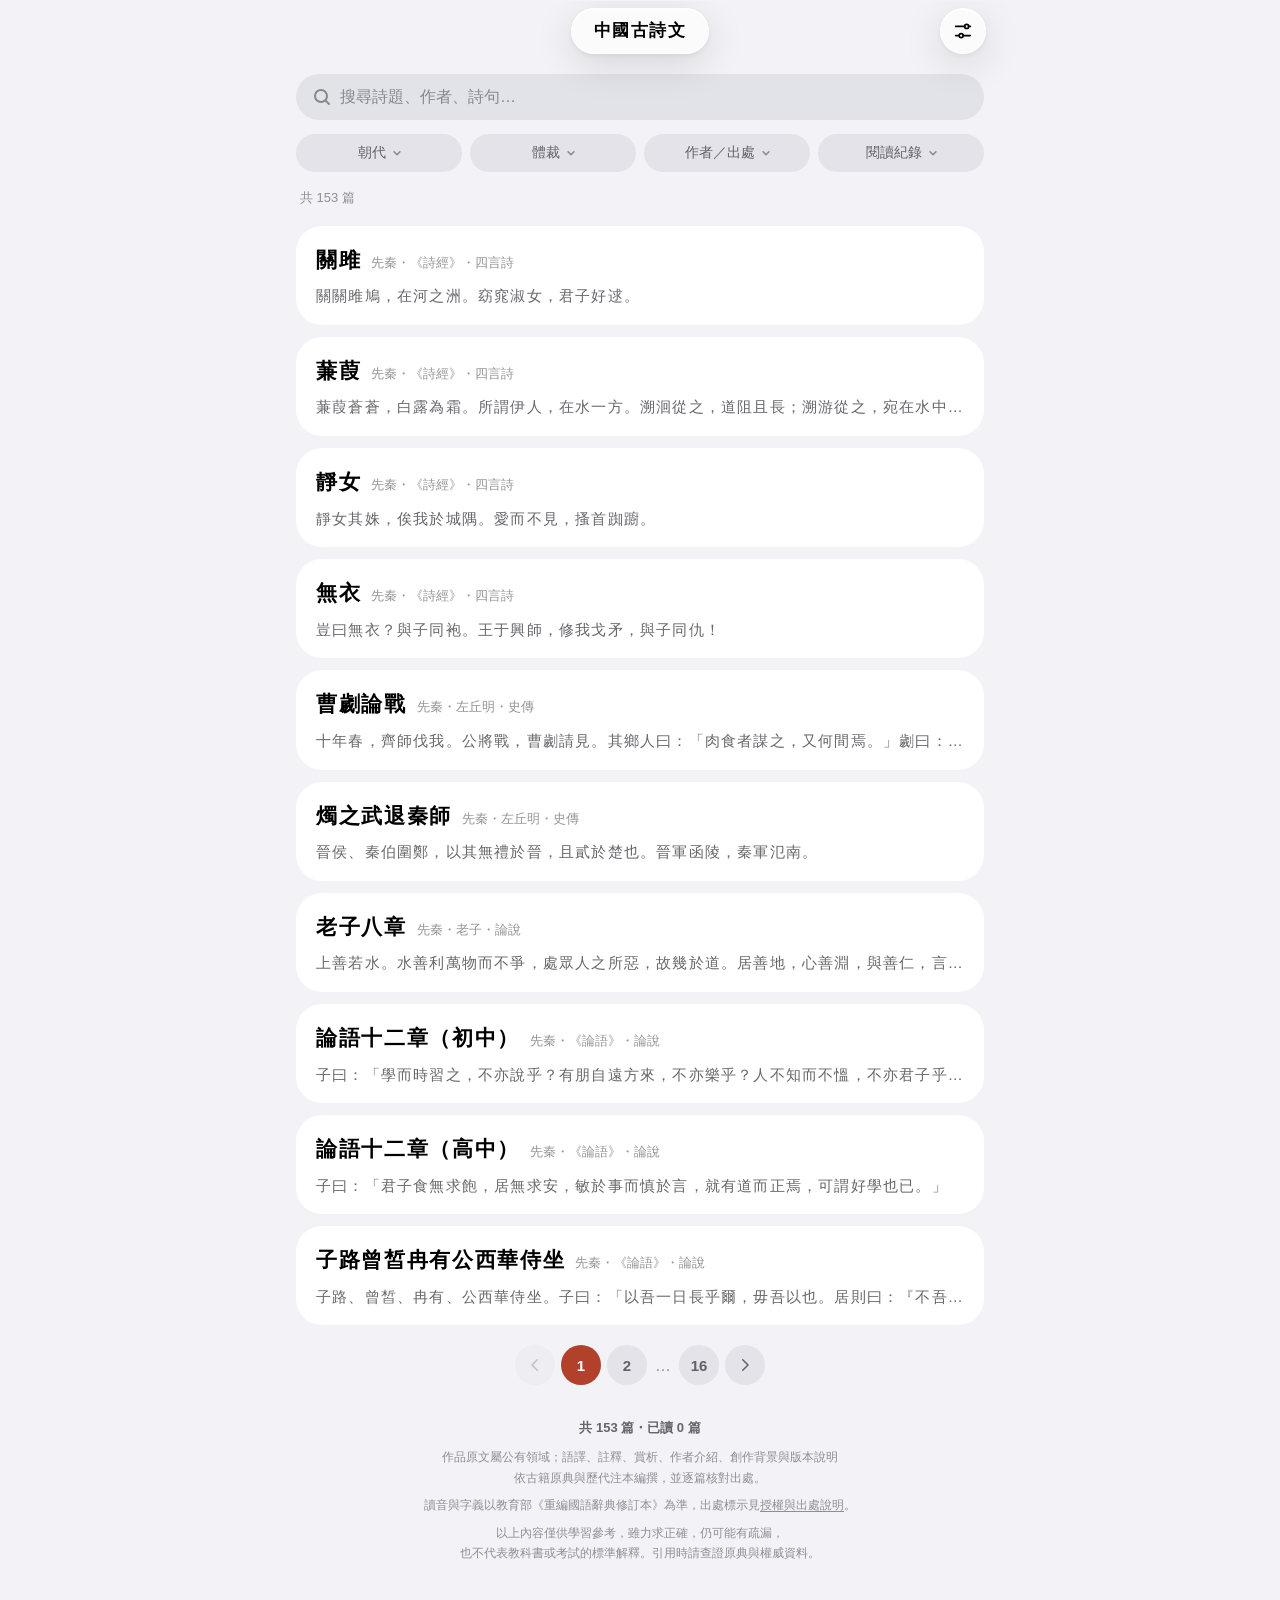
==== commit f7f60398: "feat: v1.3.0 - 新增書籤與已讀紀錄，目錄可依閱讀紀錄篩選 - 閱讀頁右下角改為可展開的閱讀工具按鈕 - 新增換頁動畫、動態島式提示與玻璃風格確認視窗 - 字級改為拖拉條，題目大小固定 -" ====
--- a/public/index.html
+++ b/public/index.html
@@ -24,8 +24,8 @@
     <button class="icon-btn" id="backBtn" aria-label="返回目錄" data-tip="回到目錄" data-tip-pos="below-right" hidden>
       <svg viewBox="0 0 24 24" width="22" height="22" aria-hidden="true"><path d="M15 5l-7 7 7 7" fill="none" stroke="currentColor" stroke-width="2" stroke-linecap="round" stroke-linejoin="round"/></svg>
     </button>
-    <h1 class="topbar-title" id="topTitle">中國古詩文</h1>
-    <button class="icon-btn" id="settingsBtn" aria-label="閱讀設定" data-tip="閱讀設定：字級、原文排列、正體／简体、使用說明" data-tip-pos="below-left">
+    <h1 class="topbar-title"><span class="top-title-text" id="topTitle">中國古詩文</span><span class="top-marks" id="topMarks" hidden></span></h1>
+    <button class="icon-btn" id="settingsBtn" aria-label="閱讀設定" data-tip="閱讀設定：字級、原文排列、正體／简体、閱讀紀錄、使用說明" data-tip-pos="below-left">
       <svg viewBox="0 0 24 24" width="22" height="22" aria-hidden="true"><path d="M4 7h10M18 7h2M4 17h4M12 17h8" fill="none" stroke="currentColor" stroke-width="1.8" stroke-linecap="round"/><circle cx="16" cy="7" r="2.2" fill="none" stroke="currentColor" stroke-width="1.8"/><circle cx="10" cy="17" r="2.2" fill="none" stroke="currentColor" stroke-width="1.8"/></svg>
     </button>
   </header>
@@ -33,10 +33,10 @@
   <div class="settings" id="settings" hidden>
     <div class="setting-row">
       <span>字級</span>
-      <div class="seg font-seg">
-        <button data-font="-1" aria-label="縮小字" data-tip="縮小原文的字">A−</button>
-        <span class="font-level" id="fontLevel" role="img" aria-label="字級"></span>
-        <button data-font="1" aria-label="放大字" data-tip="放大原文的字" data-tip-pos="above-left">A＋</button>
+      <div class="font-slider">
+        <span class="a-small" aria-hidden="true">A</span>
+        <input class="font-range" id="fontRange" type="range" min="16" max="32" step="1" value="20" aria-label="原文字級">
+        <span class="a-big" aria-hidden="true">A</span>
       </div>
     </div>
     <div class="setting-row">
@@ -54,6 +54,10 @@
       </div>
     </div>
     <div class="setting-row">
+      <span>閱讀紀錄</span>
+      <button class="help-link" id="clearLibBtn" type="button" data-tip="清除所有書籤與已讀紀錄" data-tip-pos="above-left">清除紀錄</button>
+    </div>
+    <div class="setting-row">
       <span>不知道怎麼用？</span>
       <button class="help-link" id="helpBtn" type="button">使用說明</button>
     </div>
@@ -63,7 +67,21 @@
 
   <div class="menu" id="filterMenu" role="listbox" hidden></div>
 
-  <button class="trans-btn" id="transBtn" type="button" aria-pressed="true" aria-label="隱藏語譯" data-tip="隱藏語譯" data-tip-pos="above-left" hidden>譯</button>
+  <!-- 閱讀工具：右下角的主按鈕往上展開，由下而上是語譯、已讀、書籤 -->
+  <div class="fab" id="fab" hidden>
+    <div class="fab-items" id="fabItems">
+      <button class="fab-btn" id="bookmarkBtn" type="button" aria-pressed="false" aria-label="加入書籤" data-tip="加入書籤" data-tip-pos="left">
+        <svg viewBox="0 0 24 24" width="20" height="20" aria-hidden="true"><path d="M7 3.5h10a1.5 1.5 0 0 1 1.5 1.5v15.5l-6.5-4.4-6.5 4.4V5A1.5 1.5 0 0 1 7 3.5z" fill="none" stroke="currentColor" stroke-width="1.9" stroke-linejoin="round"/></svg>
+      </button>
+      <button class="fab-btn" id="readBtn" type="button" aria-pressed="false" aria-label="標為已讀" data-tip="標為已讀" data-tip-pos="left">
+        <svg viewBox="0 0 24 24" width="22" height="22" aria-hidden="true"><path d="M5 12.5l4.5 4.5L19 7.5" fill="none" stroke="currentColor" stroke-width="2.2" stroke-linecap="round" stroke-linejoin="round"/></svg>
+      </button>
+      <button class="fab-btn" id="transBtn" type="button" aria-pressed="true" aria-label="隱藏語譯" data-tip="隱藏語譯" data-tip-pos="left">譯</button>
+    </div>
+    <button class="fab-btn fab-main" id="fabMain" type="button" aria-expanded="false" aria-controls="fabItems" aria-label="閱讀工具：書籤、已讀、語譯" data-tip="書籤、已讀、語譯" data-tip-pos="left">
+      <svg class="ico-more" viewBox="0 0 24 24" width="24" height="24" aria-hidden="true"><circle cx="5.5" cy="12" r="1.9" fill="currentColor"/><circle cx="12" cy="12" r="1.9" fill="currentColor"/><circle cx="18.5" cy="12" r="1.9" fill="currentColor"/></svg>
+      <svg class="ico-close" viewBox="0 0 24 24" width="20" height="20" aria-hidden="true"><path d="M6 6l12 12M18 6L6 18" fill="none" stroke="currentColor" stroke-width="2.2" stroke-linecap="round"/></svg>    </button>
+  </div>
 
   <div class="sheet-backdrop" id="sheetBackdrop" hidden></div>
   <div class="sheet" id="sheet" role="dialog" aria-modal="true" aria-labelledby="sheetTerm" hidden>
@@ -84,7 +102,9 @@
       <h3>目錄</h3>
       <ul>
         <li><b>搜尋框</b>：輸入詩題、作者、朝代、體裁或詩句，例如「李白」「明月」。</li>
-        <li><b>朝代／體裁／作者・出處</b>：點一下選擇篩選條件，三個可以同時使用。選項旁的數字是符合的篇數。</li>
+        <li><b>朝代／體裁／作者・出處</b>：點一下選擇篩選條件，可以同時使用。選項旁的數字是符合的篇數。</li>
+        <li><b>閱讀紀錄</b>：只看加了書籤的、已讀的或還沒讀的作品，也可以和其他篩選一起用。</li>
+        <li><b>作品右上角的標記</b>：紅色書籤表示加了書籤，「已讀」表示標過已讀。目錄最下方會顯示已讀幾篇。</li>
         <li><b>清除篩選</b>：一次取消所有篩選條件。</li>
         <li><b>頁碼</b>：每頁 10 篇，點數字或左右箭頭換頁。</li>
       </ul>
@@ -92,26 +112,42 @@
       <ul>
         <li><b>有點狀底線的字詞</b>：點一下會從下方跳出註釋，點空白處關閉。題目裡的字也可能有底線。</li>
         <li><b>原文下的灰色小字</b>：這一句的語譯。</li>
-        <li><b>右下角「譯」</b>：顯示或隱藏語譯。紅色是顯示中，白色是已隱藏。想先自己讀懂時可以先關掉。</li>
+        <li><b>右下角「⋯」（閱讀工具）</b>：點一下往上展開三個按鈕，由上而下是書籤、已讀、語譯；再點一下（這時變成「×」）收起。展開或收起會記住，下次打開作品還是一樣。</li>
+        <li><b>頂部題目旁的小圖示</b>：書籤表示這篇已加入書籤，打勾表示已讀。</li>
+        <li><b>書籤</b>：點一下加入書籤，變成紅色；再點一下移除。</li>
+        <li><b>已讀（打勾）</b>：讀完後點一下，變成紅色，目錄就會標出「已讀」；再點一下可以改回未讀。</li>
+        <li><b>譯</b>：顯示或隱藏語譯。紅色是顯示中，白色是已隱藏。想先自己讀懂時可以先關掉。</li>
         <li><b>賞析、作者、創作背景、版本、參考資料</b>：點標題展開或收合。「版本」說明原文依據的版本，各版本的不同寫法寫在註釋中。</li>
         <li><b>上一篇／下一篇</b>：在頁面最下方，依目錄順序切換作品。</li>
         <li><b>左上角「‹」</b>：回到目錄。</li>
       </ul>
       <h3>閱讀設定（右上角）</h3>
       <ul>
-        <li><b>A− ／ A＋</b>：縮小或放大原文的字。中間的小圓點表示目前的字級（共 9 級），到最小或最大時按鈕會變淡。</li>
+        <li><b>字級</b>：左右拖拉調整原文的字，往右變大、往左變小，拖的時候就能看到效果。題目大小固定不變。</li>
         <li><b>橫排／直排</b>：直排時由右至左閱讀，內容較長時可以左右滑動。</li>
         <li><b>正體／简体</b>：切換正體字或簡體字。簡體版由正體自動轉換，讀音改以拼音標示；註釋中說明版本差異的寫法（例如「遊」「游」）保留正體，才看得出各版本的不同。</li>
+        <li><b>清除紀錄</b>：一次刪除所有書籤與已讀紀錄，會先請你確認，清除後無法復原。</li>
       </ul>
       <h3>離線閱讀</h3>
       <ul>
         <li>在 iPhone 用 Safari 開啟，按「分享」→「加入主畫面」。第一次開啟並看到「已下載完成」後，沒有網路也能讀。</li>
-        <li>你的設定只存在這臺裝置上。</li>
+        <li>你的設定、書籤與已讀紀錄只存在這臺裝置上，不會在手機和電腦之間同步。在 iPhone 上，主畫面的 App 和 Safari 各有一份紀錄；刪除主畫面的 App，紀錄也會一起刪除。</li>
       </ul>
     </div>
   </div>
 
-  <div class="toast" id="toast" hidden></div>
+  <div class="toast" id="toast" role="status" aria-live="polite" hidden></div>
+
+  <!-- 確認視窗（例如清除紀錄）：和設定面板同樣的玻璃風格，取代瀏覽器內建的確認框 -->
+  <div class="dialog-backdrop" id="dialogBackdrop" hidden></div>
+  <div class="dialog" id="confirmDialog" role="alertdialog" aria-modal="true" aria-labelledby="dialogTitle" aria-describedby="dialogMsg" hidden>
+    <h2 class="dialog-title" id="dialogTitle"></h2>
+    <p class="dialog-msg" id="dialogMsg"></p>
+    <div class="dialog-actions">
+      <button class="dialog-btn" id="dialogCancel" type="button">取消</button>
+      <button class="dialog-btn danger" id="dialogOk" type="button">確定</button>
+    </div>
+  </div>
   <!-- 1px 高、貼齊最上方的 fixed 元素，只用來讓 iOS 26 起把狀態列塗成背景色 -->
   <div id="statusbar-tint" aria-hidden="true"></div>
 
--- a/public/css/style.css
+++ b/public/css/style.css
@@ -10,6 +10,7 @@
   /* 背景與內容卡片：純色（iOS 系統 App 的做法） */
   --bg: #f2f2f7;
   --card: #fff;
+  --card-edge: transparent;           /* 卡片外緣的細邊：只有深色模式用 */
   --fill: rgba(118, 118, 128, .12);   /* 搜尋框、未選取的篩選鈕 */
 
   /* 文字 */
@@ -34,12 +35,14 @@
 @media (prefers-color-scheme: dark) {
   :root {
     --bg: #000;
-    --card: #1c1c1e;
+    /* 卡片比 iOS 的 #1c1c1e 亮一點，再加一圈淡白細邊，在純黑背景上輪廓才清楚 */
+    --card: #242426;
+    --card-edge: rgba(255, 255, 255, .08);
     --fill: rgba(118, 118, 128, .24);
 
     --ink: #fff;
     --ink-2: rgba(235, 235, 245, .72);
-    --ink-3: rgba(235, 235, 245, .5);
+    --ink-3: rgba(235, 235, 245, .6);
     --accent: #ff8f73;
     --accent-ink: #1b0f0b;
 
@@ -73,11 +76,12 @@
   position: relative;
   background: var(--card);
   border: 0;
+  box-shadow: inset 0 0 0 1px var(--card-edge);   /* 用內陰影畫細邊，不改變版面尺寸 */
 }
 .search, .filter, .seg { position: relative; background: var(--fill); border: 0; }
 
 /* ---------- Liquid Glass：只給浮在內容上方的元件 ---------- */
-.glass, .icon-btn, .topbar-title, .settings, .menu, .sheet, .toast, .trans-btn {
+.glass, .icon-btn, .topbar-title, .settings, .menu, .sheet, .toast, .fab-btn, .dialog {
   position: relative;
   background: var(--glass);
   -webkit-backdrop-filter: var(--blur);
@@ -89,7 +93,7 @@
 /* ---------- 頂部浮動列 ---------- */
 .topbar {
   position: fixed; top: 0; left: 0; right: 0; z-index: 20;
-  display: grid; grid-template-columns: 46px 1fr 46px; align-items: center; gap: 10px;
+  display: grid; grid-template-columns: 46px minmax(0, 1fr) 46px; align-items: center; gap: 10px;
   max-width: 720px; margin: 0 auto;
   padding: calc(env(safe-area-inset-top) + 8px) 14px 8px;
   pointer-events: none;
@@ -112,8 +116,12 @@
   justify-self: center; margin: 0; max-width: 100%;
   height: 46px; line-height: 44px; padding: 0 22px; border-radius: 23px;
   font-size: 17px; font-weight: 600; letter-spacing: .08em;
-  white-space: nowrap; overflow: hidden; text-overflow: ellipsis;
-}
+  display: flex; align-items: center; gap: 7px; min-width: 0;
+}
+/* 題目過長時以「…」截斷，後面的書籤、已讀小圖示一定留著 */
+.top-title-text { min-width: 0; white-space: nowrap; overflow: hidden; text-overflow: ellipsis; }
+.top-marks { flex: none; display: inline-flex; align-items: center; gap: 3px; color: var(--ink-3); }
+.top-marks svg { display: block; }
 
 /* ---------- 設定面板（浮動玻璃卡） ---------- */
 .settings {
@@ -127,6 +135,10 @@
   animation: pop .32s cubic-bezier(.3, 1.4, .5, 1);
 }
 @keyframes pop { from { transform: scale(.85); opacity: .4; } }
+/* 浮動面板收起時的動畫（app.js 的 hidePanel 加上 .leaving，播完才隱藏）：設定面板、篩選選單縮回，註釋與說明面板往下沉 */
+.leaving { pointer-events: none; }
+.settings.leaving, .menu.leaving { animation: pop-out .16s ease-in both; }
+@keyframes pop-out { to { transform: scale(.9); opacity: 0; } }
 .setting-row {
   display: flex; align-items: center; justify-content: space-between;
   min-height: 50px; font-size: 15px;
@@ -140,12 +152,31 @@
 }
 .seg button:active:not(:disabled) { transform: scale(.92); }
 .seg button:disabled { opacity: .3; cursor: default; }
-/* 字級指示：9 個小圓點，實心的數量＝目前字級 */
-.font-seg { align-items: center; }
-.font-seg button { min-width: 44px; padding: 5px 10px; }
-.font-level { display: inline-flex; align-items: center; gap: 3px; padding: 0 4px; }
-.font-level i { width: 5px; height: 5px; border-radius: 50%; background: var(--ink-3); opacity: .35; }
-.font-level i.on { background: var(--accent); opacity: 1; }
+/* 字級拖拉條：左右兩端的小「A」、大「A」示意大小；已拖過的一段塗上主色（--p 由 app.js 設定） */
+.font-slider { display: flex; align-items: center; gap: 10px; flex: 1; max-width: 210px; margin-left: 16px; }
+.font-slider .a-small { font-size: 13px; color: var(--ink-2); }
+.font-slider .a-big { font-size: 21px; color: var(--ink-2); }
+.font-range {
+  --p: 25%;
+  flex: 1; min-width: 0; height: 28px; margin: 0; background: none; cursor: pointer;
+  -webkit-appearance: none; appearance: none; touch-action: none;
+}
+.font-range::-webkit-slider-runnable-track {
+  height: 4px; border-radius: 2px;
+  background: linear-gradient(to right, var(--accent) var(--p), var(--fill) var(--p));
+}
+.font-range::-moz-range-track { height: 4px; border-radius: 2px; background: var(--fill); }
+.font-range::-moz-range-progress { height: 4px; border-radius: 2px; background: var(--accent); }
+.font-range::-webkit-slider-thumb {
+  -webkit-appearance: none; appearance: none;
+  width: 26px; height: 26px; margin-top: -11px; border-radius: 50%;
+  background: #fff; border: 0; box-shadow: 0 2px 6px rgba(0,0,0,.22), 0 0 0 .5px rgba(0,0,0,.06);
+}
+.font-range::-moz-range-thumb {
+  width: 26px; height: 26px; border-radius: 50%;
+  background: #fff; border: 0; box-shadow: 0 2px 6px rgba(0,0,0,.22), 0 0 0 .5px rgba(0,0,0,.06);
+}
+.font-range:focus-visible { outline: 2px solid var(--accent); outline-offset: 4px; border-radius: 4px; }
 .seg button.on { background: var(--accent); color: var(--accent-ink); box-shadow: 0 2px 8px rgba(178, 65, 44, .35); }
 .switch { position: relative; width: 52px; height: 32px; flex: none; }
 .switch input { opacity: 0; width: 0; height: 0; position: absolute; }
@@ -180,15 +211,19 @@
 .search:focus { box-shadow: 0 0 0 2px var(--accent); }
 .search::-webkit-search-cancel-button { -webkit-appearance: none; }
 
-/* 篩選：朝代、體裁、作者／出處。點按鈕會在下方浮出玻璃選單 */
-.filters { display: flex; flex-wrap: wrap; gap: 8px; padding: 14px 0 6px; }
+/* 篩選：朝代、體裁、作者／出處、閱讀紀錄。點按鈕會在下方浮出玻璃選單。
+   排成固定的格子（手機 2×2、寬螢幕一行四格），按鈕等寬、過長的條件以「…」截斷，
+   選了不同長度的條件時篩選區高度不變，下方清單才不會上下跳動 */
+.filters { display: grid; grid-template-columns: repeat(2, minmax(0, 1fr)); gap: 8px; padding: 14px 0 6px; }
+@media (min-width: 560px) { .filters { grid-template-columns: repeat(4, minmax(0, 1fr)); } }
 .filter {
-  display: inline-flex; align-items: center; gap: 6px; cursor: pointer; color: var(--ink-2);
+  display: flex; align-items: center; justify-content: center; gap: 6px; min-width: 0; cursor: pointer; color: var(--ink-2);
   padding: 7px 14px 7px 16px; border-radius: 999px; font: inherit; font-size: 14px; font-weight: 500;
   transition: transform .2s cubic-bezier(.3, 1.6, .5, 1), background .2s, color .2s;
 }
 .filter:active { transform: scale(.94); }
 .filter.on { background: var(--accent); color: var(--accent-ink); }
+.filter span { min-width: 0; overflow: hidden; text-overflow: ellipsis; white-space: nowrap; }
 .filter svg { opacity: .7; flex: none; transition: transform .25s; }
 .filter[aria-expanded="true"] svg { transform: rotate(180deg); }
 .filter:focus-visible { outline: 2px solid var(--accent); outline-offset: 2px; }
@@ -223,6 +258,8 @@
   border: 0; background: none; cursor: pointer;
   padding: 4px 0 4px 12px; font-size: 14px; font-weight: 500; color: var(--accent);
 }
+/* 沒有篩選條件時「清除篩選」看不見，但位置保留，這一列的高度才不會變 */
+.filter-clear.is-off { visibility: hidden; }
 
 .list { list-style: none; margin: 12px 0 0; padding: 0; display: grid; gap: 12px; }
 .list > li { min-width: 0; }   /* 讓卡片不被一行的長摘句撐寬，摘句才會以「…」截斷 */
@@ -250,11 +287,19 @@
 .card-head { display: flex; align-items: baseline; gap: 10px; flex-wrap: wrap; }
 .card-title { font-size: 21px; font-weight: 600; letter-spacing: .08em; }
 .card-meta { font-size: 13px; color: var(--ink-3); }
+/* 卡片右上角的書籤與已讀標記 */
+.card-marks { margin-left: auto; align-self: center; display: inline-flex; align-items: center; gap: 6px; }
+.mark-bookmark { display: inline-grid; color: var(--accent); }
+.mark-read {
+  font-size: 12px; font-weight: 600; letter-spacing: .06em; color: var(--ink-3);
+  padding: 2px 9px; border-radius: 999px; background: var(--fill);
+}
 .card-first {
   margin-top: 6px; color: var(--ink-2); font-size: 15px; letter-spacing: .08em;
   white-space: nowrap; overflow: hidden; text-overflow: ellipsis;
 }
 .empty { text-align: center; color: var(--ink-3); padding: 48px 0; }
+.filter-status + .empty { margin-top: 12px; }   /* 和作品清單的上緣對齊 */
 .footnote {
   margin: 32px auto 0; max-width: 40em; padding: 0 8px;
   font-size: 12px; line-height: 1.7; color: var(--ink-3); text-align: center;
@@ -269,7 +314,7 @@
 .poem-head { text-align: center; margin: 10px 0 0; }
 .poem-title {
   margin: 0; padding-left: .3em;
-  font-size: calc(var(--fs) + 11px); font-weight: 600; letter-spacing: .3em;
+  font-size: 31px; font-weight: 600; letter-spacing: .3em;   /* 固定大小，不隨原文字級改變 */
 }
 .poem-title small {
   display: block; margin-top: 6px; padding-left: .2em;
@@ -294,6 +339,9 @@
   border-radius: 30px;
 }
 .original .unit + .unit { margin-block-start: 12px; padding-block-start: 12px; border-block-start: 1px solid var(--divider); }
+/* 畫面外的段落先不排版（瀏覽器用估計高度佔位，捲到附近才排），長篇散文打開時只排看得到的部分，
+   換頁動畫才不會先停頓一下。直排時原文左右捲動，不套用 */
+.original:not(.vertical) .block { content-visibility: auto; contain-intrinsic-size: auto 480px; }
 .original .block + .block,
 .original .unit.is-preface + .block { margin-block-start: 22px; padding-block-start: 18px; border-block-start: 2px solid var(--divider); }   /* 換段、換片 */
 .original .unit-src {
@@ -344,6 +392,7 @@
 .term:focus-visible { outline: 2px solid var(--accent); outline-offset: 2px; }
 .term.active { color: var(--accent); background: var(--tint); text-decoration-color: var(--accent); }
 .hint { text-align: center; font-size: 12px; color: var(--ink-3); margin-bottom: 18px; }
+.hint span { display: inline-block; }   /* 畫面窄時在「；」後換行，不從句子中間斷開 */
 
 .section { margin-top: 12px; border-radius: 24px; overflow: hidden; }
 .section > summary {
@@ -382,7 +431,10 @@
 .pager .spacer { flex: 1; }
 
 /* ---------- 註釋面板（浮動玻璃） ---------- */
-.sheet-backdrop { position: fixed; inset: 0; z-index: 30; background: rgba(0, 0, 0, .12); }
+.sheet-backdrop { position: fixed; inset: 0; z-index: 30; background: rgba(0, 0, 0, .12); animation: dim-in .2s both; }
+.sheet-backdrop.leaving { animation: dim-out .2s both; }
+.sheet.leaving { animation: sink .2s ease-in both; }
+@keyframes sink { to { transform: translateY(40px) scale(.96); opacity: 0; } }
 .sheet {
   position: fixed; z-index: 31;
   left: 12px; right: 12px; bottom: calc(env(safe-area-inset-bottom) + 12px);
@@ -399,12 +451,84 @@
 .refs { margin: 0; padding-left: 1.2em; font-size: 15px; color: var(--ink-2); }
 .refs li + li { margin-top: 4px; }
 
+/* 提示訊息：像 iPhone 的動態島，從頂部標題膠囊的位置彈開成一顆膠囊，幾秒後縮回消失。
+   出現期間頂部的標題淡出（body.toasting），看起來像標題膠囊變成了提示 */
 .toast {
-  position: fixed; left: 50%; transform: translateX(-50%); z-index: 40;
-  bottom: calc(env(safe-area-inset-bottom) + 20px);
-  padding: 10px 20px; border-radius: 999px; font-size: 14px; font-weight: 500;
+  position: fixed; left: 50%; z-index: 40;
+  top: calc(env(safe-area-inset-top) + 8px);
+  height: 46px; line-height: 44px; padding: 0 24px; border-radius: 23px;
+  font-size: 15px; font-weight: 600; letter-spacing: .04em;
   background: var(--glass-strong);
-  max-width: calc(100% - 32px); white-space: nowrap;
+  max-width: calc(100% - 32px); white-space: nowrap; overflow: hidden; text-overflow: ellipsis;
+  transform: translateX(-50%);
+}
+.toast.in { animation: island-in .55s cubic-bezier(.3, 1.4, .45, 1) both; }
+.toast.in .toast-text { animation: toast-text-in .22s .14s both; }
+.toast.out { animation: island-out .32s cubic-bezier(.55, 0, .7, .25) both; }
+.toast.out .toast-text { animation: toast-text-out .12s both; }
+@keyframes island-in { from { transform: translateX(-50%) scale(.3, .75); opacity: 0; } 30% { opacity: 1; } }
+@keyframes island-out { 40% { opacity: 1; } to { transform: translateX(-50%) scale(.3, .75); opacity: 0; } }
+@keyframes toast-text-in { from { opacity: 0; } }
+@keyframes toast-text-out { to { opacity: 0; } }
+.topbar-title { transition: opacity .2s; }
+body.toasting .topbar-title { opacity: 0; }
+
+/* 換頁動畫（View Transitions，由 app.js 在點作品、返回、上下篇時啟動；html[data-nav] 是方向）
+   頂部列、右下角按鈕、狀態列色條各自獨立，換頁時留在原位淡入淡出，只有內容左右滑動。
+   比照 iPhone：進入時新頁從右邊滑入、舊頁往左退一點並變暗；返回時反過來。
+   開了「減少動態效果」時用瀏覽器預設的淡入淡出 */
+.topbar { view-transition-name: topbar; }
+.fab { view-transition-name: fab; }
+.toast { view-transition-name: toast; }   /* 換頁時提示膠囊留在頂部，不跟著內容滑走 */
+#statusbar-tint { view-transition-name: statusbar; }
+@media (prefers-reduced-motion: no-preference) {
+  ::view-transition-old(root), ::view-transition-new(root) {
+    animation-duration: .34s; animation-timing-function: cubic-bezier(.2, .8, .2, 1);
+  }
+  html[data-nav="push"]::view-transition-new(root) { animation-name: vt-in-from-right; }
+  html[data-nav="push"]::view-transition-old(root) { animation-name: vt-out-to-left; }
+  html[data-nav="pop"]::view-transition-new(root) { animation-name: vt-in-from-left; }
+  html[data-nav="pop"]::view-transition-old(root) { animation-name: vt-out-to-right; z-index: 1; }
+  /* 退到後面的那頁用「降低不透明度、露出黑底」變暗，只動 transform 與 opacity，全程由 GPU 合成，
+     不用 filter（filter 在部分瀏覽器每一幀都要重算整個畫面） */
+  ::view-transition-image-pair(root) { background: #000; }
+}
+@keyframes vt-in-from-right { from { transform: translateX(100%); } }
+@keyframes vt-out-to-left { to { transform: translateX(-28%); opacity: .82; } }
+@keyframes vt-in-from-left { from { transform: translateX(-28%); opacity: .82; } }
+@keyframes vt-out-to-right { to { transform: translateX(100%); } }
+
+/* 確認視窗：畫面中央的玻璃卡片，彈出、收起都有動畫 */
+.dialog-backdrop { position: fixed; inset: 0; z-index: 45; background: rgba(0, 0, 0, .3); animation: dim-in .2s both; }
+.dialog {
+  position: fixed; z-index: 46; left: 50%; top: 50%;
+  width: min(320px, calc(100vw - 32px)); padding: 24px 18px 18px; border-radius: 30px;
+  background: var(--glass-strong); text-align: center;
+  transform: translate(-50%, -50%);
+  animation: dialog-in .34s cubic-bezier(.3, 1.4, .5, 1) both;
+}
+.dialog.out { animation: dialog-out .18s ease-in both; }
+.dialog-backdrop.out { animation: dim-out .18s both; }
+@keyframes dialog-in { from { transform: translate(-50%, -50%) scale(1.12); opacity: 0; } }
+@keyframes dialog-out { to { transform: translate(-50%, -50%) scale(.94); opacity: 0; } }
+@keyframes dim-in { from { opacity: 0; } }
+@keyframes dim-out { to { opacity: 0; } }
+.dialog-title { margin: 0; font-size: 18px; font-weight: 700; letter-spacing: .06em; }
+.dialog-msg { margin: 8px 0 20px; font-size: 15px; line-height: 1.65; color: var(--ink-2); white-space: pre-line; text-wrap: balance; }   /* 訊息中的 \n 換行；小螢幕放不下時兩行平均分配 */
+.dialog-actions { display: grid; grid-template-columns: 1fr 1fr; gap: 10px; }
+.dialog-btn {
+  height: 46px; border: 0; border-radius: 999px; cursor: pointer;
+  font: inherit; font-size: 16px; font-weight: 600; background: var(--fill); color: var(--ink);
+  transition: transform .2s cubic-bezier(.3, 1.6, .5, 1);
+}
+.dialog-btn.danger { background: var(--accent); color: var(--accent-ink); }
+.dialog-btn:active { transform: scale(.94); }
+.dialog-btn:focus-visible { outline: 2px solid var(--accent); outline-offset: 2px; }
+/* 開了「減少動態效果」：所有動畫與轉場都幾乎立即完成（換頁改用瀏覽器預設的淡入淡出，見上方 View Transitions） */
+@media (prefers-reduced-motion: reduce) {
+  *, *::before, *::after {
+    animation-duration: .01ms !important; animation-delay: 0s !important; transition-duration: .01ms !important;
+  }
 }
 
 /* 不支援模糊效果的瀏覽器：改用較不透明的底色，維持可讀性 */
@@ -417,21 +541,47 @@
 
 [hidden] { display: none !important; }
 
-/* 語譯開關：閱讀頁右下角的浮動玻璃按鈕 */
+/* 閱讀工具：閱讀頁右下角的浮動玻璃按鈕。點主按鈕往上展開書籤、已讀、語譯，再點一下收起。
+   離底部的距離：電腦 20px；iPhone 底部有主畫面指示條的安全區（約 34px），只再留 4px，按鈕才不會浮得太高 */
 .app.has-fab { padding-bottom: calc(env(safe-area-inset-bottom) + 96px); }
-.trans-btn {
+.fab {
   position: fixed; z-index: 18;
   right: max(16px, calc((100vw - 720px) / 2 + 16px));
-  bottom: calc(env(safe-area-inset-bottom) + 20px);
-  width: 54px; height: 54px; border-radius: 50%; cursor: pointer;
+  bottom: max(20px, calc(env(safe-area-inset-bottom) + 4px));
+  display: flex; flex-direction: column; align-items: center; gap: 12px;
+  pointer-events: none;   /* 收起時，按鈕上方的透明區域不擋住原文 */
+}
+.fab-items { display: flex; flex-direction: column; align-items: center; gap: 12px; }
+.fab:not(.open):not(.closing) .fab-items { display: none; }
+/* 展開：由下往上依序彈出（語譯→已讀→書籤）；收起：反過來由上往下依序縮回主按鈕，結束後才隱藏（closing 由 app.js 加上再移除）。
+   只有點主按鈕時才播（.toggling），打開作品時若選單本來就是展開的，直接顯示，不再彈一次 */
+.fab.toggling.open .fab-items .fab-btn { animation: fab-in .28s cubic-bezier(.3, 1.4, .5, 1) backwards; }
+.fab.toggling.open .fab-items .fab-btn:nth-child(2) { animation-delay: .03s; }
+.fab.toggling.open .fab-items .fab-btn:nth-child(1) { animation-delay: .06s; }
+.fab.closing .fab-items .fab-btn { animation: fab-out .2s cubic-bezier(.5, 0, .75, .3) forwards; pointer-events: none; }
+.fab.closing .fab-items .fab-btn:nth-child(2) { animation-delay: .03s; }
+.fab.closing .fab-items .fab-btn:nth-child(3) { animation-delay: .06s; }
+@keyframes fab-in { from { transform: translateY(16px) scale(.6); opacity: 0; } }
+@keyframes fab-out { to { transform: translateY(16px) scale(.6); opacity: 0; } }
+/* 主按鈕的圖示切換時轉一下（⋯ ↔ ×） */
+.fab.toggling .fab-main svg { animation: fab-ico .3s cubic-bezier(.3, 1.4, .5, 1); }
+@keyframes fab-ico { from { transform: rotate(-90deg) scale(.5); opacity: 0; } }
+.fab-btn {
+  position: relative; pointer-events: auto;
+  width: 48px; height: 48px; border-radius: 50%; cursor: pointer;
   display: grid; place-items: center;
-  font: inherit; font-size: 20px; font-weight: 700; color: var(--ink-2);
+  font: inherit; font-size: 18px; font-weight: 700; color: var(--ink-2);
   transition: transform .25s cubic-bezier(.3, 1.6, .5, 1), background .2s, color .2s;
 }
-.trans-btn[aria-pressed="true"] { background: var(--accent); color: var(--accent-ink); border-color: transparent; }
-.trans-btn:active { transform: scale(.88); }
-.trans-btn:focus-visible { outline: 2px solid var(--accent); outline-offset: 3px; }
-.trans-btn[hidden] { display: none; }
+.fab-main { width: 54px; height: 54px; color: var(--ink); }
+.fab-btn[aria-pressed="true"] { background: var(--accent); color: var(--accent-ink); border-color: transparent; }
+#bookmarkBtn[aria-pressed="true"] path { fill: currentColor; }   /* 已加書籤：實心 */
+.fab-btn:active { transform: scale(.88); }
+.fab-btn:focus-visible { outline: 2px solid var(--accent); outline-offset: 3px; }
+/* 主按鈕：收起時是「⋯」，展開時變「×」 */
+.fab-main .ico-close { display: none; }
+.fab.open .fab-main .ico-more { display: none; }
+.fab.open .fab-main .ico-close { display: block; }
 
 /* ---------- 按鈕提示：有滑鼠的裝置（電腦）移到按鈕上或用鍵盤選到時顯示；手機請看「使用說明」 ---------- */
 :where([data-tip]) { position: relative; }   /* :where 不增加優先順序，不會蓋掉按鈕原本的定位（例如固定在右下角的「譯」） */
@@ -450,6 +600,7 @@
   [data-tip-pos="below-left"]::after { top: calc(100% + 8px); bottom: auto; left: auto; right: 0; transform: none; }
   [data-tip-pos="below-right"]::after { top: calc(100% + 8px); bottom: auto; left: 0; transform: none; }
   [data-tip-pos="above-left"]::after { left: auto; right: 0; transform: none; }
+  [data-tip-pos="left"]::after { bottom: auto; top: 50%; left: auto; right: calc(100% + 10px); transform: translateY(-50%); }
 }
 
 /* ---------- 使用說明（從設定面板打開） ---------- */
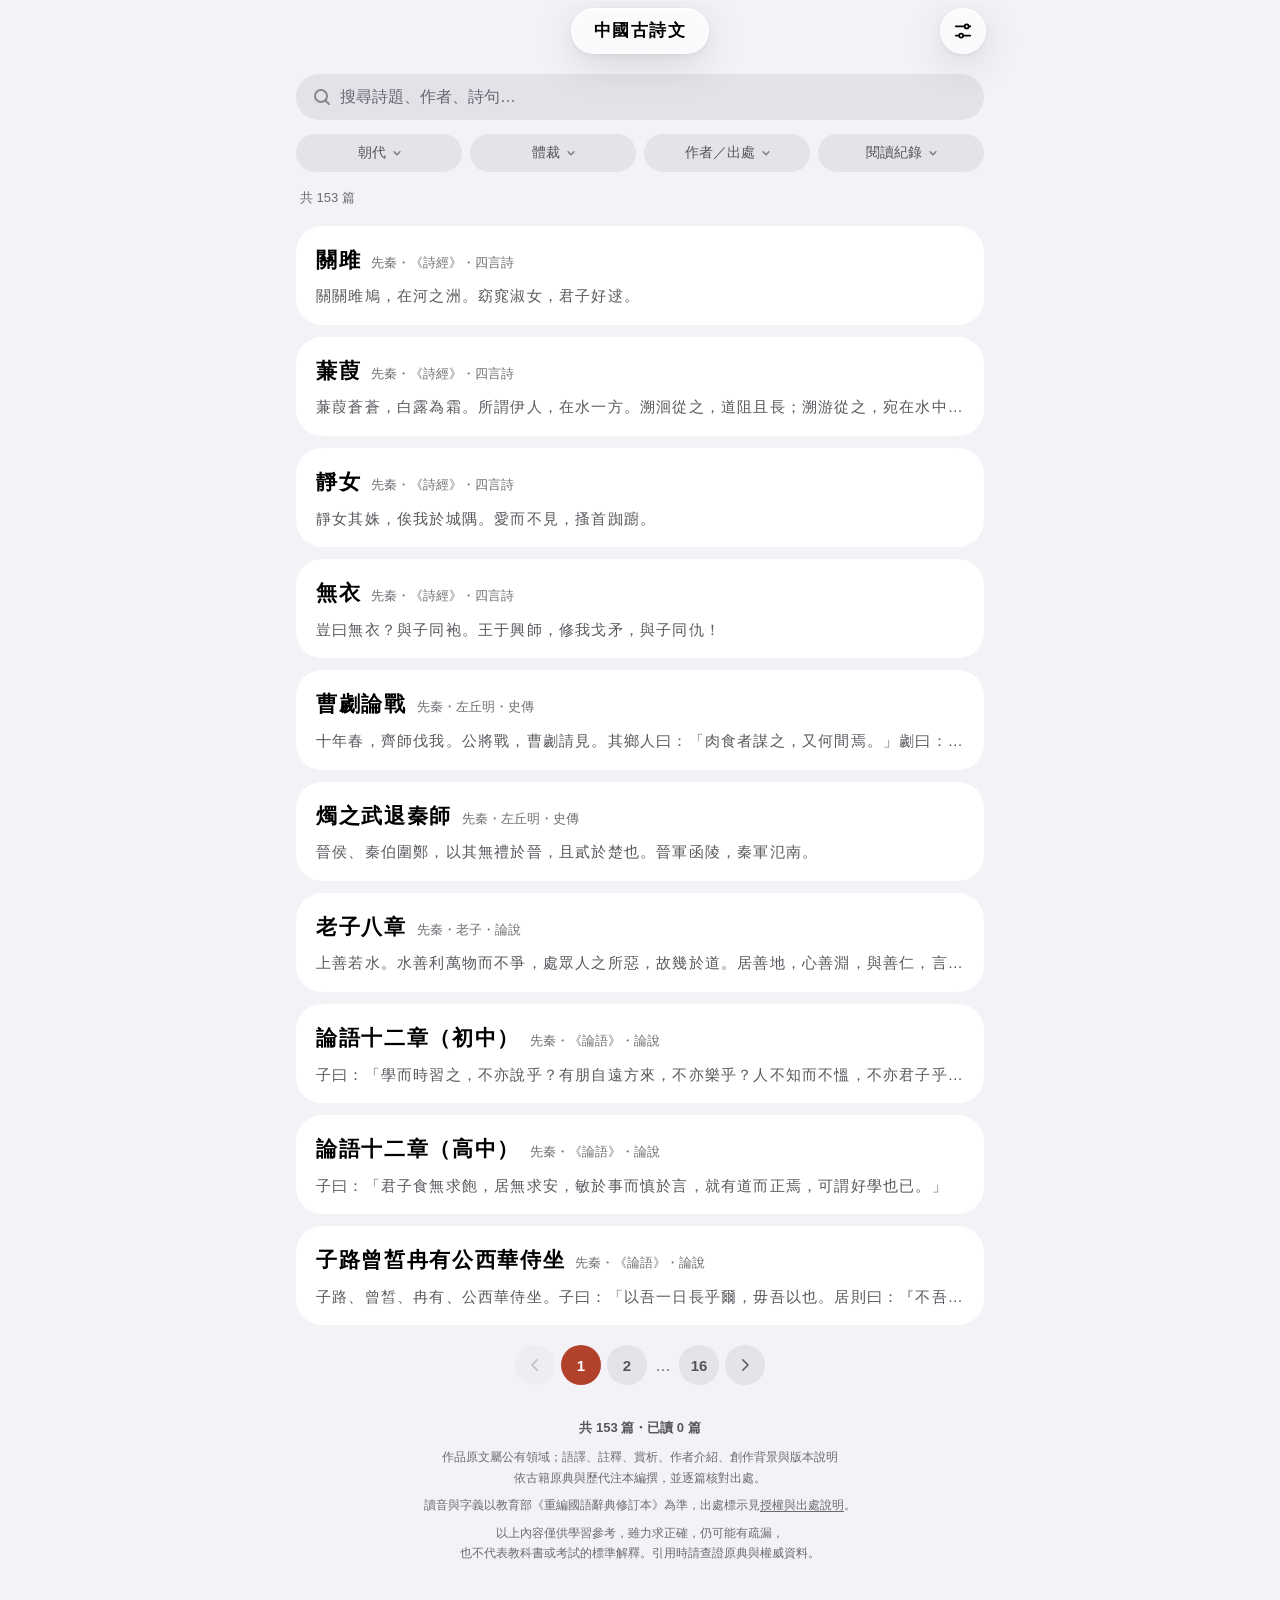
==== commit 34761597: "feat: v1.4.0 - 面板可拖拉關閉，切換設定時有提示 - 「正體」改稱「繁體」，繁簡切換更順 - 網站與工具的程式整理，修正工具問題" ====
--- a/public/index.html
+++ b/public/index.html
@@ -20,12 +20,13 @@
   <link rel="stylesheet" href="css/style.css">
 </head>
 <body>
+  <!-- 有 data-icon 的 svg 只寫外框與大小，圖形由 app.js 的 ICON 填入（全站共用同一份圖示路徑） -->
   <header class="topbar">
     <button class="icon-btn" id="backBtn" aria-label="返回目錄" data-tip="回到目錄" data-tip-pos="below-right" hidden>
-      <svg viewBox="0 0 24 24" width="22" height="22" aria-hidden="true"><path d="M15 5l-7 7 7 7" fill="none" stroke="currentColor" stroke-width="2" stroke-linecap="round" stroke-linejoin="round"/></svg>
+      <svg viewBox="0 0 24 24" width="22" height="22" aria-hidden="true" data-icon="chevronLeft"></svg>
     </button>
     <h1 class="topbar-title"><span class="top-title-text" id="topTitle">中國古詩文</span><span class="top-marks" id="topMarks" hidden></span></h1>
-    <button class="icon-btn" id="settingsBtn" aria-label="閱讀設定" data-tip="閱讀設定：字級、原文排列、正體／简体、閱讀紀錄、使用說明" data-tip-pos="below-left">
+    <button class="icon-btn" id="settingsBtn" aria-label="閱讀設定" data-tip="閱讀設定：字級、原文排列、繁體／简体、閱讀紀錄、使用說明" data-tip-pos="below-left">
       <svg viewBox="0 0 24 24" width="22" height="22" aria-hidden="true"><path d="M4 7h10M18 7h2M4 17h4M12 17h8" fill="none" stroke="currentColor" stroke-width="1.8" stroke-linecap="round"/><circle cx="16" cy="7" r="2.2" fill="none" stroke="currentColor" stroke-width="1.8"/><circle cx="10" cy="17" r="2.2" fill="none" stroke="currentColor" stroke-width="1.8"/></svg>
     </button>
   </header>
@@ -42,15 +43,15 @@
     <div class="setting-row">
       <span>原文排列</span>
       <div class="seg" id="layoutSeg">
-        <button data-layout="h" data-tip="原文由左至右、由上而下排列">橫排</button>
-        <button data-layout="v" data-tip="原文由右至左直行排列，可左右滑動" data-tip-pos="above-left">直排</button>
+        <button type="button" data-layout="h" data-tip="原文由左至右、由上而下排列">橫排</button>
+        <button type="button" data-layout="v" data-tip="原文由右至左直行排列，可左右滑動" data-tip-pos="above-left">直排</button>
       </div>
     </div>
     <div class="setting-row">
       <span>文字</span>
       <div class="seg" id="scriptSeg">
-        <button data-script="hant" data-tip="正體字，讀音以注音標示">正體</button>
-        <button data-script="hans" data-tip="简体字，读音以拼音标示" data-tip-pos="above-left">简体</button>
+        <button type="button" data-script="hant" data-tip="繁體字，讀音以注音標示">繁體</button>
+        <button type="button" data-script="hans" data-tip="简体字，读音以拼音标示" data-tip-pos="above-left">简体</button>
       </div>
     </div>
     <div class="setting-row">
@@ -71,16 +72,17 @@
   <div class="fab" id="fab" hidden>
     <div class="fab-items" id="fabItems">
       <button class="fab-btn" id="bookmarkBtn" type="button" aria-pressed="false" aria-label="加入書籤" data-tip="加入書籤" data-tip-pos="left">
-        <svg viewBox="0 0 24 24" width="20" height="20" aria-hidden="true"><path d="M7 3.5h10a1.5 1.5 0 0 1 1.5 1.5v15.5l-6.5-4.4-6.5 4.4V5A1.5 1.5 0 0 1 7 3.5z" fill="none" stroke="currentColor" stroke-width="1.9" stroke-linejoin="round"/></svg>
+        <svg viewBox="0 0 24 24" width="20" height="20" aria-hidden="true" data-icon="bookmark" data-stroke="1.9"></svg>
       </button>
       <button class="fab-btn" id="readBtn" type="button" aria-pressed="false" aria-label="標為已讀" data-tip="標為已讀" data-tip-pos="left">
-        <svg viewBox="0 0 24 24" width="22" height="22" aria-hidden="true"><path d="M5 12.5l4.5 4.5L19 7.5" fill="none" stroke="currentColor" stroke-width="2.2" stroke-linecap="round" stroke-linejoin="round"/></svg>
+        <svg viewBox="0 0 24 24" width="22" height="22" aria-hidden="true" data-icon="check" data-stroke="2.2"></svg>
       </button>
       <button class="fab-btn" id="transBtn" type="button" aria-pressed="true" aria-label="隱藏語譯" data-tip="隱藏語譯" data-tip-pos="left">譯</button>
     </div>
     <button class="fab-btn fab-main" id="fabMain" type="button" aria-expanded="false" aria-controls="fabItems" aria-label="閱讀工具：書籤、已讀、語譯" data-tip="書籤、已讀、語譯" data-tip-pos="left">
       <svg class="ico-more" viewBox="0 0 24 24" width="24" height="24" aria-hidden="true"><circle cx="5.5" cy="12" r="1.9" fill="currentColor"/><circle cx="12" cy="12" r="1.9" fill="currentColor"/><circle cx="18.5" cy="12" r="1.9" fill="currentColor"/></svg>
-      <svg class="ico-close" viewBox="0 0 24 24" width="20" height="20" aria-hidden="true"><path d="M6 6l12 12M18 6L6 18" fill="none" stroke="currentColor" stroke-width="2.2" stroke-linecap="round"/></svg>    </button>
+      <svg class="ico-close" viewBox="0 0 24 24" width="20" height="20" aria-hidden="true" data-icon="close" data-stroke="2.2"></svg>
+    </button>
   </div>
 
   <div class="sheet-backdrop" id="sheetBackdrop" hidden></div>
@@ -91,12 +93,15 @@
   </div>
 
   <div class="sheet help-sheet" id="helpSheet" role="dialog" aria-modal="true" aria-labelledby="helpTitle" hidden>
-    <div class="sheet-grip"></div>
-    <div class="help-head">
-      <h2 id="helpTitle">使用說明</h2>
-      <button class="icon-btn help-close" id="helpClose" type="button" aria-label="關閉使用說明">
-        <svg viewBox="0 0 24 24" width="18" height="18" aria-hidden="true"><path d="M6 6l12 12M18 6L6 18" fill="none" stroke="currentColor" stroke-width="2" stroke-linecap="round"/></svg>
-      </button>
+    <!-- 拖拉區：頂部橫條與標題列，往下拉關閉（見 app.js 的 makeDraggable） -->
+    <div class="sheet-drag-zone" id="helpDragZone">
+      <div class="sheet-grip"></div>
+      <div class="help-head">
+        <h2 id="helpTitle">使用說明</h2>
+        <button class="icon-btn help-close" id="helpClose" type="button" aria-label="關閉使用說明">
+          <svg viewBox="0 0 24 24" width="18" height="18" aria-hidden="true" data-icon="close"></svg>
+        </button>
+      </div>
     </div>
     <div class="help-body">
       <h3>目錄</h3>
@@ -110,7 +115,7 @@
       </ul>
       <h3>閱讀作品</h3>
       <ul>
-        <li><b>有點狀底線的字詞</b>：點一下會從下方跳出註釋，點空白處關閉。題目裡的字也可能有底線。</li>
+        <li><b>有點狀底線的字詞</b>：點一下會從下方跳出註釋；點一下註釋、點空白處或往下拉都能關閉。題目裡的字也可能有底線。</li>
         <li><b>原文下的灰色小字</b>：這一句的語譯。</li>
         <li><b>右下角「⋯」（閱讀工具）</b>：點一下往上展開三個按鈕，由上而下是書籤、已讀、語譯；再點一下（這時變成「×」）收起。展開或收起會記住，下次打開作品還是一樣。</li>
         <li><b>頂部題目旁的小圖示</b>：書籤表示這篇已加入書籤，打勾表示已讀。</li>
@@ -125,7 +130,8 @@
       <ul>
         <li><b>字級</b>：左右拖拉調整原文的字，往右變大、往左變小，拖的時候就能看到效果。題目大小固定不變。</li>
         <li><b>橫排／直排</b>：直排時由右至左閱讀，內容較長時可以左右滑動。</li>
-        <li><b>正體／简体</b>：切換正體字或簡體字。簡體版由正體自動轉換，讀音改以拼音標示；註釋中說明版本差異的寫法（例如「遊」「游」）保留正體，才看得出各版本的不同。</li>
+        <li><b>繁體／简体</b>：切換繁體字或簡體字。簡體版由繁體自動轉換，讀音改以拼音標示；註釋中說明版本差異的寫法（例如「遊」「游」）保留繁體，才看得出各版本的不同。切換時頁面不會重新載入，仍停在原來讀到的地方。</li>
+        <li><b>使用說明</b>：往下拉頂部的橫條可以關閉；說明內容捲到最上方時往下拉也可以。</li>
         <li><b>清除紀錄</b>：一次刪除所有書籤與已讀紀錄，會先請你確認，清除後無法復原。</li>
       </ul>
       <h3>離線閱讀</h3>
@@ -152,6 +158,7 @@
   <div id="statusbar-tint" aria-hidden="true"></div>
 
   <script src="js/hans-ui.js"></script>
+  <script src="js/terms.js"></script>
   <script src="js/app.js"></script>
 </body>
 </html>
--- a/public/css/style.css
+++ b/public/css/style.css
@@ -15,8 +15,9 @@
 
   /* 文字 */
   --ink: #000;
-  --ink-2: rgba(60, 60, 67, .78);
-  --ink-3: rgba(60, 60, 67, .55);
+  /* 灰字在白色區塊與淺灰背景上都至少 4.5:1（小字的建議對比）：ink-3 約 4.7–5.0，ink-2 約 6.6–7.1，兩者仍有深淺之分 */
+  --ink-2: rgba(60, 60, 67, .86);
+  --ink-3: rgba(60, 60, 67, .74);
   --accent: #b2412c;
   --accent-ink: #fff;
 
@@ -29,6 +30,13 @@
   --blur: blur(24px) saturate(180%);
   --divider: rgba(60, 60, 67, .14);
   --tint: rgba(178, 65, 44, .12);
+
+  /* 動態（淺色、深色共用）：按下時縮小的比例，與兩種彈性曲線 */
+  --press-round: .88;   /* 圓形按鈕：頂部按鈕、右下角閱讀工具 */
+  --press-pill: .94;    /* 膠囊按鈕：分段按鈕、篩選、頁碼、確認視窗 */
+  --press-card: .97;    /* 大塊的卡片：目錄卡片、上一篇／下一篇 */
+  --spring: cubic-bezier(.3, 1.6, .5, 1);        /* 按鈕按下、放開的回彈 */
+  --spring-soft: cubic-bezier(.3, 1.4, .5, 1);   /* 面板彈出、卡片 */
   color-scheme: light;
 }
 
@@ -90,6 +98,17 @@
   box-shadow: var(--glass-shadow), inset 0 1px 0 var(--glass-hi);
 }
 
+/* ---------- 共用的互動狀態：按下縮小、鍵盤焦點框、選取時的實心主色 ---------- */
+.icon-btn:active, .fab-btn:active { transform: scale(var(--press-round)); }
+.seg button:active:not(:disabled), .filter:active, .page-btn:active:not([disabled]), .dialog-btn:active { transform: scale(var(--press-pill)); }
+.card:active, .pager a:active { transform: scale(var(--press-card)); }
+.filter:focus-visible, .page-btn:focus-visible, .term:focus-visible, .dialog-btn:focus-visible, .fab-btn:focus-visible {
+  outline: 2px solid var(--accent); outline-offset: 2px;
+}
+.seg button.on, .filter.on, .page-btn.on, .dialog-btn.danger, .fab-btn[aria-pressed="true"] {
+  background: var(--accent); color: var(--accent-ink);
+}
+
 /* ---------- 頂部浮動列 ---------- */
 .topbar {
   position: fixed; top: 0; left: 0; right: 0; z-index: 20;
@@ -108,9 +127,8 @@
 .icon-btn {
   width: 46px; height: 46px; border-radius: 50%;
   display: grid; place-items: center; cursor: pointer; color: var(--ink);
-  transition: transform .25s cubic-bezier(.3, 1.6, .5, 1), background .2s;
-}
-.icon-btn:active { transform: scale(.88); }
+  transition: transform .25s var(--spring), background .2s;
+}
 #backBtn[hidden] { display: grid !important; visibility: hidden; }
 .topbar-title {
   justify-self: center; margin: 0; max-width: 100%;
@@ -132,10 +150,11 @@
   padding: 8px 18px; border-radius: 26px;
   background: var(--glass-strong);
   transform-origin: top right;
-  animation: pop .32s cubic-bezier(.3, 1.4, .5, 1);
+  animation: pop .32s var(--spring-soft);
 }
 @keyframes pop { from { transform: scale(.85); opacity: .4; } }
-/* 浮動面板收起時的動畫（app.js 的 hidePanel 加上 .leaving，播完才隱藏）：設定面板、篩選選單縮回，註釋與說明面板往下沉 */
+/* 浮動元件收起時的動畫（app.js 的 hidePanel 加上 .leaving，播完才隱藏）：設定面板、篩選選單縮回，
+   註釋與說明面板往下沉；提示膠囊、確認視窗與遮罩的收起動畫寫在各自的區塊 */
 .leaving { pointer-events: none; }
 .settings.leaving, .menu.leaving { animation: pop-out .16s ease-in both; }
 @keyframes pop-out { to { transform: scale(.9); opacity: 0; } }
@@ -150,8 +169,9 @@
   min-width: 54px; padding: 5px 14px; border-radius: 999px; font-size: 14px;
   transition: background .25s, color .25s, transform .2s;
 }
-.seg button:active:not(:disabled) { transform: scale(.92); }
 .seg button:disabled { opacity: .3; cursor: default; }
+/* 切換繁簡、資料還在載入時（aria-busy）：兩顆按鈕變淡、不能按，載好後恢復 */
+.seg[aria-busy="true"] button { opacity: .45; pointer-events: none; transition: opacity .2s; }
 /* 字級拖拉條：左右兩端的小「A」、大「A」示意大小；已拖過的一段塗上主色（--p 由 app.js 設定） */
 .font-slider { display: flex; align-items: center; gap: 10px; flex: 1; max-width: 210px; margin-left: 16px; }
 .font-slider .a-small { font-size: 13px; color: var(--ink-2); }
@@ -177,7 +197,7 @@
   background: #fff; border: 0; box-shadow: 0 2px 6px rgba(0,0,0,.22), 0 0 0 .5px rgba(0,0,0,.06);
 }
 .font-range:focus-visible { outline: 2px solid var(--accent); outline-offset: 4px; border-radius: 4px; }
-.seg button.on { background: var(--accent); color: var(--accent-ink); box-shadow: 0 2px 8px rgba(178, 65, 44, .35); }
+.seg button.on { box-shadow: 0 2px 8px rgba(178, 65, 44, .35); }
 .switch { position: relative; width: 52px; height: 32px; flex: none; }
 .switch input { opacity: 0; width: 0; height: 0; position: absolute; }
 .switch span {
@@ -219,14 +239,11 @@
 .filter {
   display: flex; align-items: center; justify-content: center; gap: 6px; min-width: 0; cursor: pointer; color: var(--ink-2);
   padding: 7px 14px 7px 16px; border-radius: 999px; font: inherit; font-size: 14px; font-weight: 500;
-  transition: transform .2s cubic-bezier(.3, 1.6, .5, 1), background .2s, color .2s;
-}
-.filter:active { transform: scale(.94); }
-.filter.on { background: var(--accent); color: var(--accent-ink); }
+  transition: transform .2s var(--spring), background .2s, color .2s;
+}
 .filter span { min-width: 0; overflow: hidden; text-overflow: ellipsis; white-space: nowrap; }
 .filter svg { opacity: .7; flex: none; transition: transform .25s; }
 .filter[aria-expanded="true"] svg { transform: rotate(180deg); }
-.filter:focus-visible { outline: 2px solid var(--accent); outline-offset: 2px; }
 
 /* 篩選選單（浮動玻璃） */
 .menu {
@@ -234,7 +251,7 @@
   min-width: 200px; max-width: calc(100vw - 32px); max-height: min(60vh, 420px); overflow-y: auto;
   padding: 6px; border-radius: 22px;
   background: var(--glass-strong);
-  animation: pop .28s cubic-bezier(.3, 1.4, .5, 1);
+  animation: pop .28s var(--spring-soft);
   overscroll-behavior: contain;
 }
 .menu-item {
@@ -271,19 +288,15 @@
   display: inline-grid; place-items: center;
   background: var(--fill); color: var(--ink-2); font: inherit; font-size: 15px; font-weight: 600;
   font-variant-numeric: tabular-nums;
-  transition: transform .2s cubic-bezier(.3, 1.6, .5, 1), background .2s, color .2s;
-}
-.page-btn:active:not([disabled]) { transform: scale(.92); }
-.page-btn.on { background: var(--accent); color: var(--accent-ink); }
+  transition: transform .2s var(--spring), background .2s, color .2s;
+}
 .page-btn[disabled] { opacity: .35; cursor: default; }
-.page-btn:focus-visible { outline: 2px solid var(--accent); outline-offset: 2px; }
 .page-gap { min-width: 20px; text-align: center; color: var(--ink-3); }
 .card {
   display: block; text-decoration: none; color: inherit;
   padding: 16px 20px; border-radius: 26px;
-  transition: transform .3s cubic-bezier(.3, 1.4, .5, 1);
-}
-.card:active { transform: scale(.97); }
+  transition: transform .3s var(--spring-soft);
+}
 .card-head { display: flex; align-items: baseline; gap: 10px; flex-wrap: wrap; }
 .card-title { font-size: 21px; font-weight: 600; letter-spacing: .08em; }
 .card-meta { font-size: 13px; color: var(--ink-3); }
@@ -342,6 +355,7 @@
 /* 畫面外的段落先不排版（瀏覽器用估計高度佔位，捲到附近才排），長篇散文打開時只排看得到的部分，
    換頁動畫才不會先停頓一下。直排時原文左右捲動，不套用 */
 .original:not(.vertical) .block { content-visibility: auto; contain-intrinsic-size: auto 480px; }
+.original.layout-all .block { content-visibility: visible; }   /* 切換正簡、橫直排後定位用，見 app.js 的 fullLayout */
 .original .block + .block,
 .original .unit.is-preface + .block { margin-block-start: 22px; padding-block-start: 18px; border-block-start: 2px solid var(--divider); }   /* 換段、換片 */
 .original .unit-src {
@@ -389,7 +403,6 @@
   text-decoration-thickness: 2px; text-underline-offset: .34em;
   transition: background .2s, color .2s;
 }
-.term:focus-visible { outline: 2px solid var(--accent); outline-offset: 2px; }
 .term.active { color: var(--accent); background: var(--tint); text-decoration-color: var(--accent); }
 .hint { text-align: center; font-size: 12px; color: var(--ink-3); margin-bottom: 18px; }
 .hint span { display: inline-block; }   /* 畫面窄時在「；」後換行，不從句子中間斷開 */
@@ -409,7 +422,7 @@
   content: ""; margin-left: auto; width: 8px; height: 8px;
   border-right: 2px solid var(--ink-3); border-bottom: 2px solid var(--ink-3);
   transform: rotate(45deg) translateY(-2px);
-  transition: transform .3s cubic-bezier(.3, 1.4, .5, 1);
+  transition: transform .3s var(--spring-soft);
 }
 .section[open] > summary::after { transform: rotate(-135deg) translateY(-2px); }
 .section-body { padding: 0 20px 18px; font-size: 16px; line-height: 1.85; }
@@ -423,9 +436,8 @@
 .pager a {
   flex: 1; text-decoration: none; color: var(--ink-3); font-size: 13px;
   padding: 12px 18px; border-radius: 22px;
-  transition: transform .3s cubic-bezier(.3, 1.4, .5, 1);
-}
-.pager a:active { transform: scale(.96); }
+  transition: transform .3s var(--spring-soft);
+}
 .pager a.next { text-align: right; }
 .pager a span { display: block; color: var(--ink); font-size: 16px; font-weight: 600; letter-spacing: .06em; }
 .pager .spacer { flex: 1; }
@@ -445,6 +457,14 @@
 }
 @keyframes rise { from { transform: translateY(40px) scale(.96); } }
 .sheet-grip { width: 38px; height: 5px; border-radius: 3px; background: var(--ink-3); opacity: .5; margin: 0 auto 14px; }
+/* 面板拖拉（app.js 的 makeDraggable）：頂部橫條表示可以拖。往下拉關閉，往上拉放開後彈回。
+   放開後用轉場彈回或滑出；拖的時候（.dragging）面板直接跟著手指，不加轉場 */
+.sheet { transition: transform .32s cubic-bezier(.3, 1.2, .5, 1); }
+.sheet.dragging { transition: none; user-select: none; -webkit-user-select: none; }
+#sheet, .sheet-drag-zone { touch-action: none; }   /* 這些地方的上下滑動交給拖拉處理，不捲動頁面 */
+.sheet-drag-zone { flex: none; cursor: grab; }
+.sheet.dragging .sheet-drag-zone { cursor: grabbing; }
+.sheet-backdrop.fading { transition: filter .22s; }
 .sheet-term { font-size: 26px; font-weight: 600; color: var(--accent); letter-spacing: .12em; }
 .sheet-note { margin-top: 6px; font-size: 16px; line-height: 1.8; }
 /* 參考資料：每筆一行，字小一點 */
@@ -464,23 +484,31 @@
 }
 .toast.in { animation: island-in .55s cubic-bezier(.3, 1.4, .45, 1) both; }
 .toast.in .toast-text { animation: toast-text-in .22s .14s both; }
-.toast.out { animation: island-out .32s cubic-bezier(.55, 0, .7, .25) both; }
-.toast.out .toast-text { animation: toast-text-out .12s both; }
+.toast.leaving { animation: island-out .32s cubic-bezier(.55, 0, .7, .25) both; }
+.toast.leaving .toast-text { animation: toast-text-out .12s both; }
 @keyframes island-in { from { transform: translateX(-50%) scale(.3, .75); opacity: 0; } 30% { opacity: 1; } }
 @keyframes island-out { 40% { opacity: 1; } to { transform: translateX(-50%) scale(.3, .75); opacity: 0; } }
 @keyframes toast-text-in { from { opacity: 0; } }
+/* 「切換中…」前面的轉圈圖示 */
+.toast-spin {
+  display: inline-block; width: 14px; height: 14px; margin-right: 8px; vertical-align: -2px;
+  border-radius: 50%; border: 2px solid currentColor; border-right-color: transparent;
+  animation: toast-spin .8s linear infinite;
+}
+@keyframes toast-spin { to { transform: rotate(360deg); } }
 @keyframes toast-text-out { to { opacity: 0; } }
 .topbar-title { transition: opacity .2s; }
 body.toasting .topbar-title { opacity: 0; }
 
 /* 換頁動畫（View Transitions，由 app.js 在點作品、返回、上下篇時啟動；html[data-nav] 是方向）
-   頂部列、右下角按鈕、狀態列色條各自獨立，換頁時留在原位淡入淡出，只有內容左右滑動。
+   頂部列、右下角按鈕、提示膠囊各自獨立，換頁時留在原位淡入淡出，只有內容左右滑動。
    比照 iPhone：進入時新頁從右邊滑入、舊頁往左退一點並變暗；返回時反過來。
-   開了「減少動態效果」時用瀏覽器預設的淡入淡出 */
-.topbar { view-transition-name: topbar; }
-.fab { view-transition-name: fab; }
-.toast { view-transition-name: toast; }   /* 換頁時提示膠囊留在頂部，不跟著內容滑走 */
-#statusbar-tint { view-transition-name: statusbar; }
+   開了「減少動態效果」時用瀏覽器預設的淡入淡出。
+   view-transition-name 只在換頁期間（html[data-nav]）加上：平時加著會讓這些元素各自成為獨立圖層，
+   iPhone 主畫面 App 的狀態列就讀不到最上方 #statusbar-tint 的底色，改用系統的模糊效果。#statusbar-tint 不另外命名 */
+html[data-nav] .topbar { view-transition-name: topbar; }
+html[data-nav] .fab { view-transition-name: fab; }
+html[data-nav] .toast { view-transition-name: toast; }   /* 換頁時提示膠囊留在頂部，不跟著內容滑走 */
 @media (prefers-reduced-motion: no-preference) {
   ::view-transition-old(root), ::view-transition-new(root) {
     animation-duration: .34s; animation-timing-function: cubic-bezier(.2, .8, .2, 1);
@@ -505,10 +533,10 @@
   width: min(320px, calc(100vw - 32px)); padding: 24px 18px 18px; border-radius: 30px;
   background: var(--glass-strong); text-align: center;
   transform: translate(-50%, -50%);
-  animation: dialog-in .34s cubic-bezier(.3, 1.4, .5, 1) both;
-}
-.dialog.out { animation: dialog-out .18s ease-in both; }
-.dialog-backdrop.out { animation: dim-out .18s both; }
+  animation: dialog-in .34s var(--spring-soft) both;
+}
+.dialog.leaving { animation: dialog-out .18s ease-in both; }
+.dialog-backdrop.leaving { animation: dim-out .18s both; }
 @keyframes dialog-in { from { transform: translate(-50%, -50%) scale(1.12); opacity: 0; } }
 @keyframes dialog-out { to { transform: translate(-50%, -50%) scale(.94); opacity: 0; } }
 @keyframes dim-in { from { opacity: 0; } }
@@ -519,11 +547,8 @@
 .dialog-btn {
   height: 46px; border: 0; border-radius: 999px; cursor: pointer;
   font: inherit; font-size: 16px; font-weight: 600; background: var(--fill); color: var(--ink);
-  transition: transform .2s cubic-bezier(.3, 1.6, .5, 1);
-}
-.dialog-btn.danger { background: var(--accent); color: var(--accent-ink); }
-.dialog-btn:active { transform: scale(.94); }
-.dialog-btn:focus-visible { outline: 2px solid var(--accent); outline-offset: 2px; }
+  transition: transform .2s var(--spring);
+}
 /* 開了「減少動態效果」：所有動畫與轉場都幾乎立即完成（換頁改用瀏覽器預設的淡入淡出，見上方 View Transitions） */
 @media (prefers-reduced-motion: reduce) {
   *, *::before, *::after {
@@ -555,7 +580,7 @@
 .fab:not(.open):not(.closing) .fab-items { display: none; }
 /* 展開：由下往上依序彈出（語譯→已讀→書籤）；收起：反過來由上往下依序縮回主按鈕，結束後才隱藏（closing 由 app.js 加上再移除）。
    只有點主按鈕時才播（.toggling），打開作品時若選單本來就是展開的，直接顯示，不再彈一次 */
-.fab.toggling.open .fab-items .fab-btn { animation: fab-in .28s cubic-bezier(.3, 1.4, .5, 1) backwards; }
+.fab.toggling.open .fab-items .fab-btn { animation: fab-in .28s var(--spring-soft) backwards; }
 .fab.toggling.open .fab-items .fab-btn:nth-child(2) { animation-delay: .03s; }
 .fab.toggling.open .fab-items .fab-btn:nth-child(1) { animation-delay: .06s; }
 .fab.closing .fab-items .fab-btn { animation: fab-out .2s cubic-bezier(.5, 0, .75, .3) forwards; pointer-events: none; }
@@ -564,20 +589,19 @@
 @keyframes fab-in { from { transform: translateY(16px) scale(.6); opacity: 0; } }
 @keyframes fab-out { to { transform: translateY(16px) scale(.6); opacity: 0; } }
 /* 主按鈕的圖示切換時轉一下（⋯ ↔ ×） */
-.fab.toggling .fab-main svg { animation: fab-ico .3s cubic-bezier(.3, 1.4, .5, 1); }
+.fab.toggling .fab-main svg { animation: fab-ico .3s var(--spring-soft); }
 @keyframes fab-ico { from { transform: rotate(-90deg) scale(.5); opacity: 0; } }
 .fab-btn {
   position: relative; pointer-events: auto;
   width: 48px; height: 48px; border-radius: 50%; cursor: pointer;
   display: grid; place-items: center;
   font: inherit; font-size: 18px; font-weight: 700; color: var(--ink-2);
-  transition: transform .25s cubic-bezier(.3, 1.6, .5, 1), background .2s, color .2s;
+  transition: transform .25s var(--spring), background .2s, color .2s;
 }
 .fab-main { width: 54px; height: 54px; color: var(--ink); }
-.fab-btn[aria-pressed="true"] { background: var(--accent); color: var(--accent-ink); border-color: transparent; }
+/* 開啟時是實心主色：拿掉玻璃的上緣白色高光，否則淺色模式會在紅底上方出現一道白色圓弧 */
+.fab-btn[aria-pressed="true"] { border-color: transparent; box-shadow: var(--glass-shadow); }
 #bookmarkBtn[aria-pressed="true"] path { fill: currentColor; }   /* 已加書籤：實心 */
-.fab-btn:active { transform: scale(.88); }
-.fab-btn:focus-visible { outline: 2px solid var(--accent); outline-offset: 3px; }
 /* 主按鈕：收起時是「⋯」，展開時變「×」 */
 .fab-main .ico-close { display: none; }
 .fab.open .fab-main .ico-more { display: none; }
